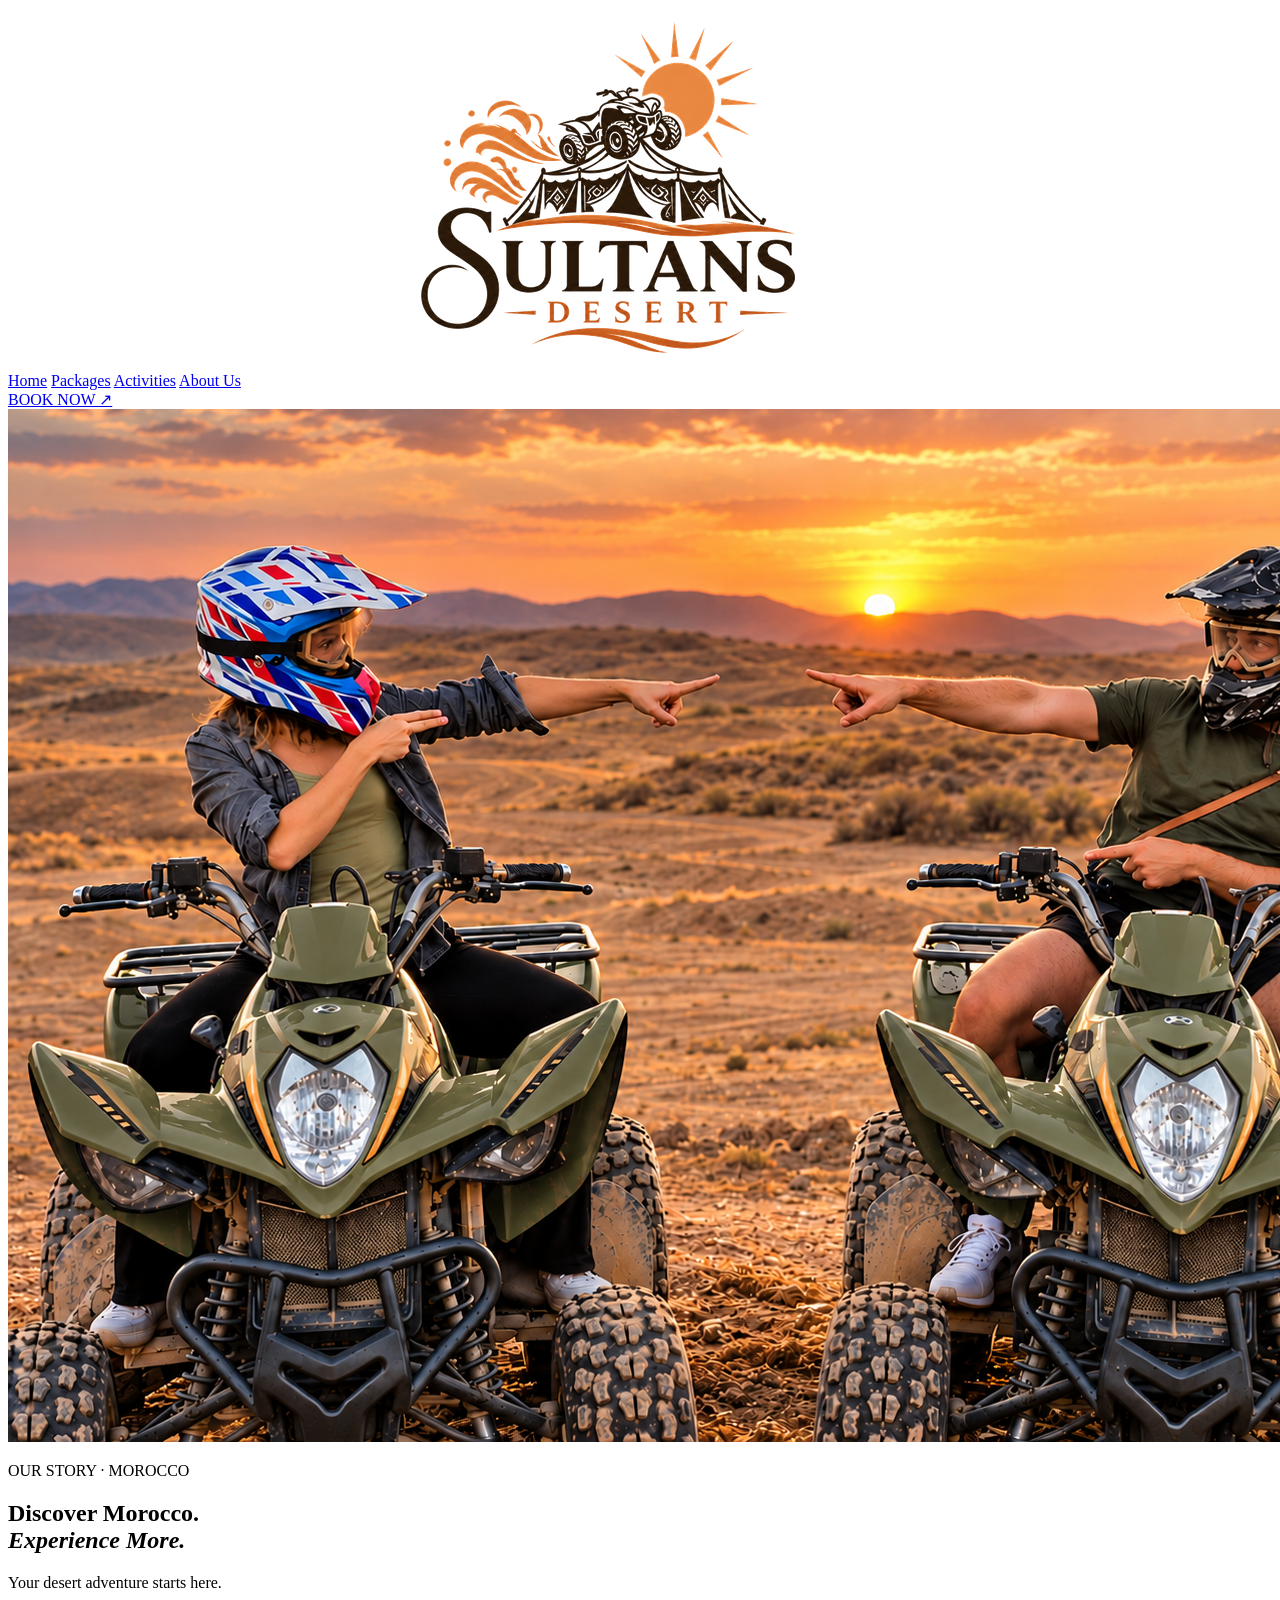
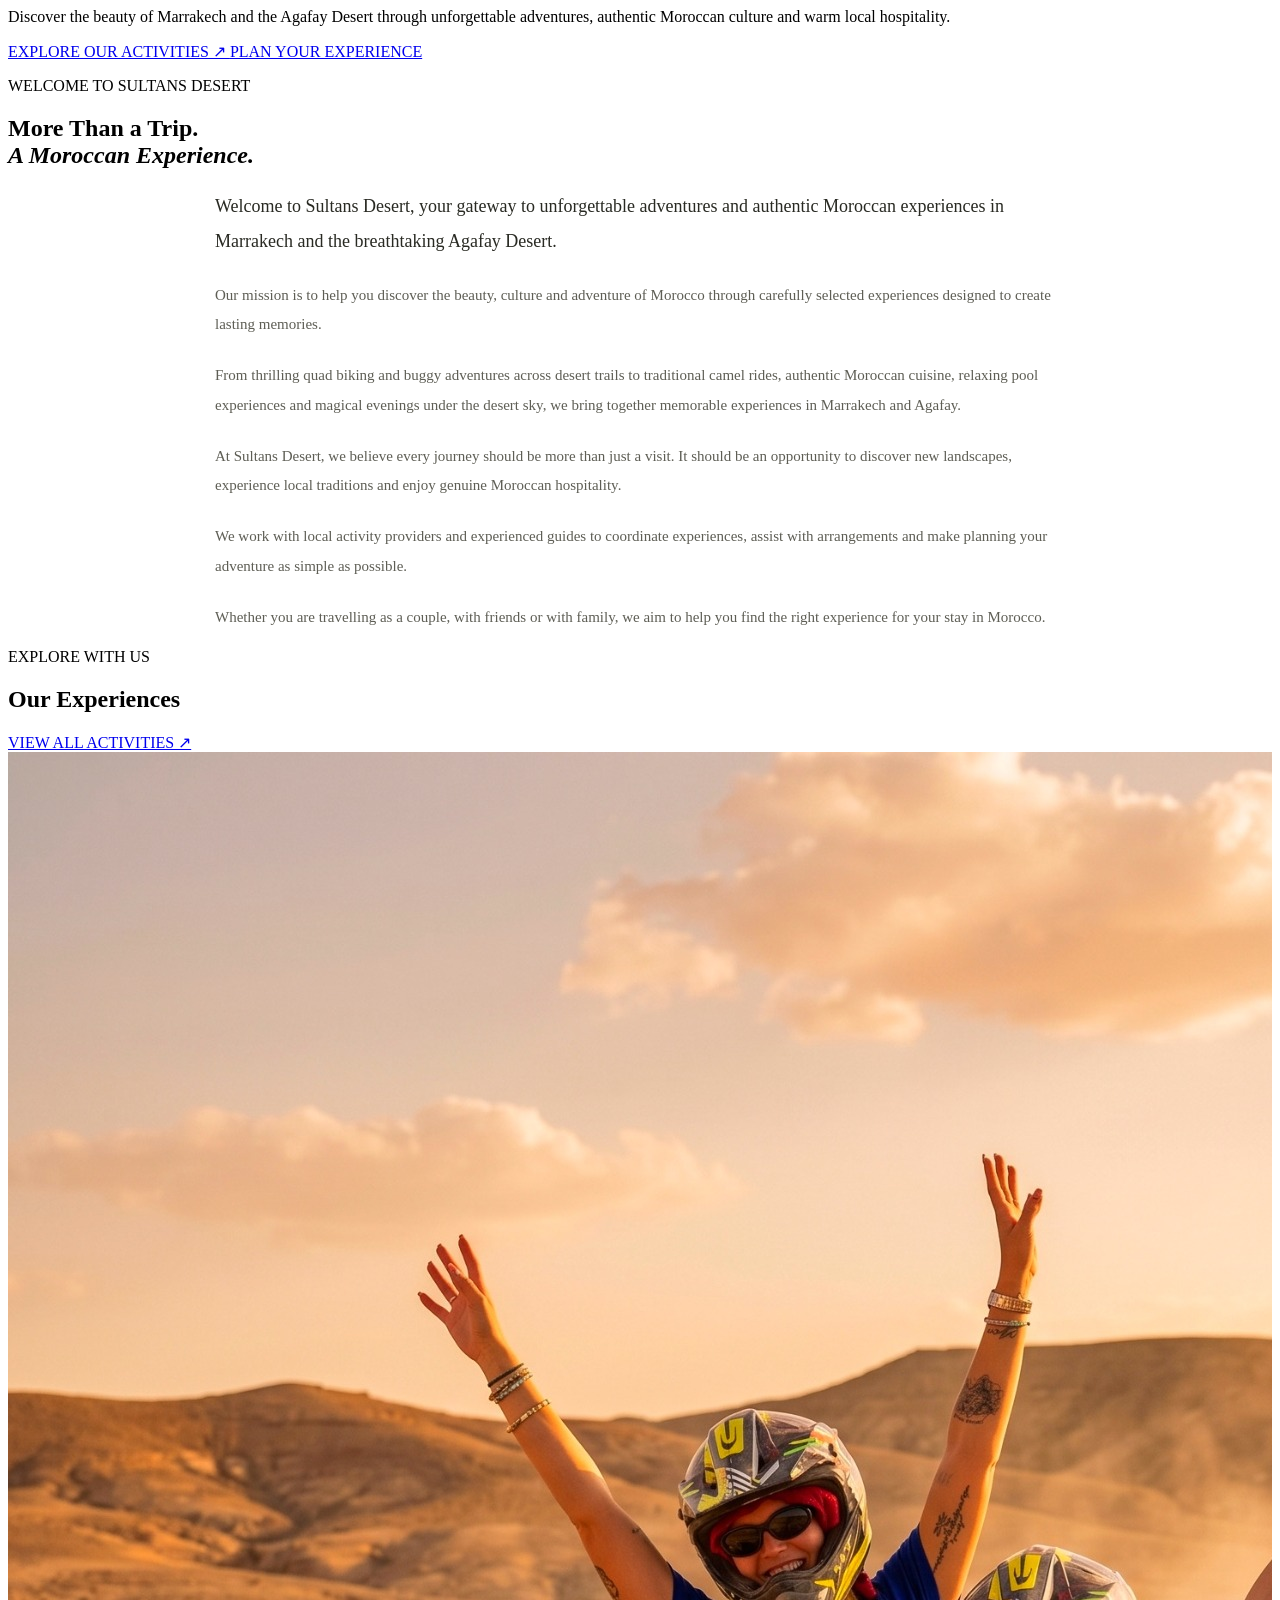
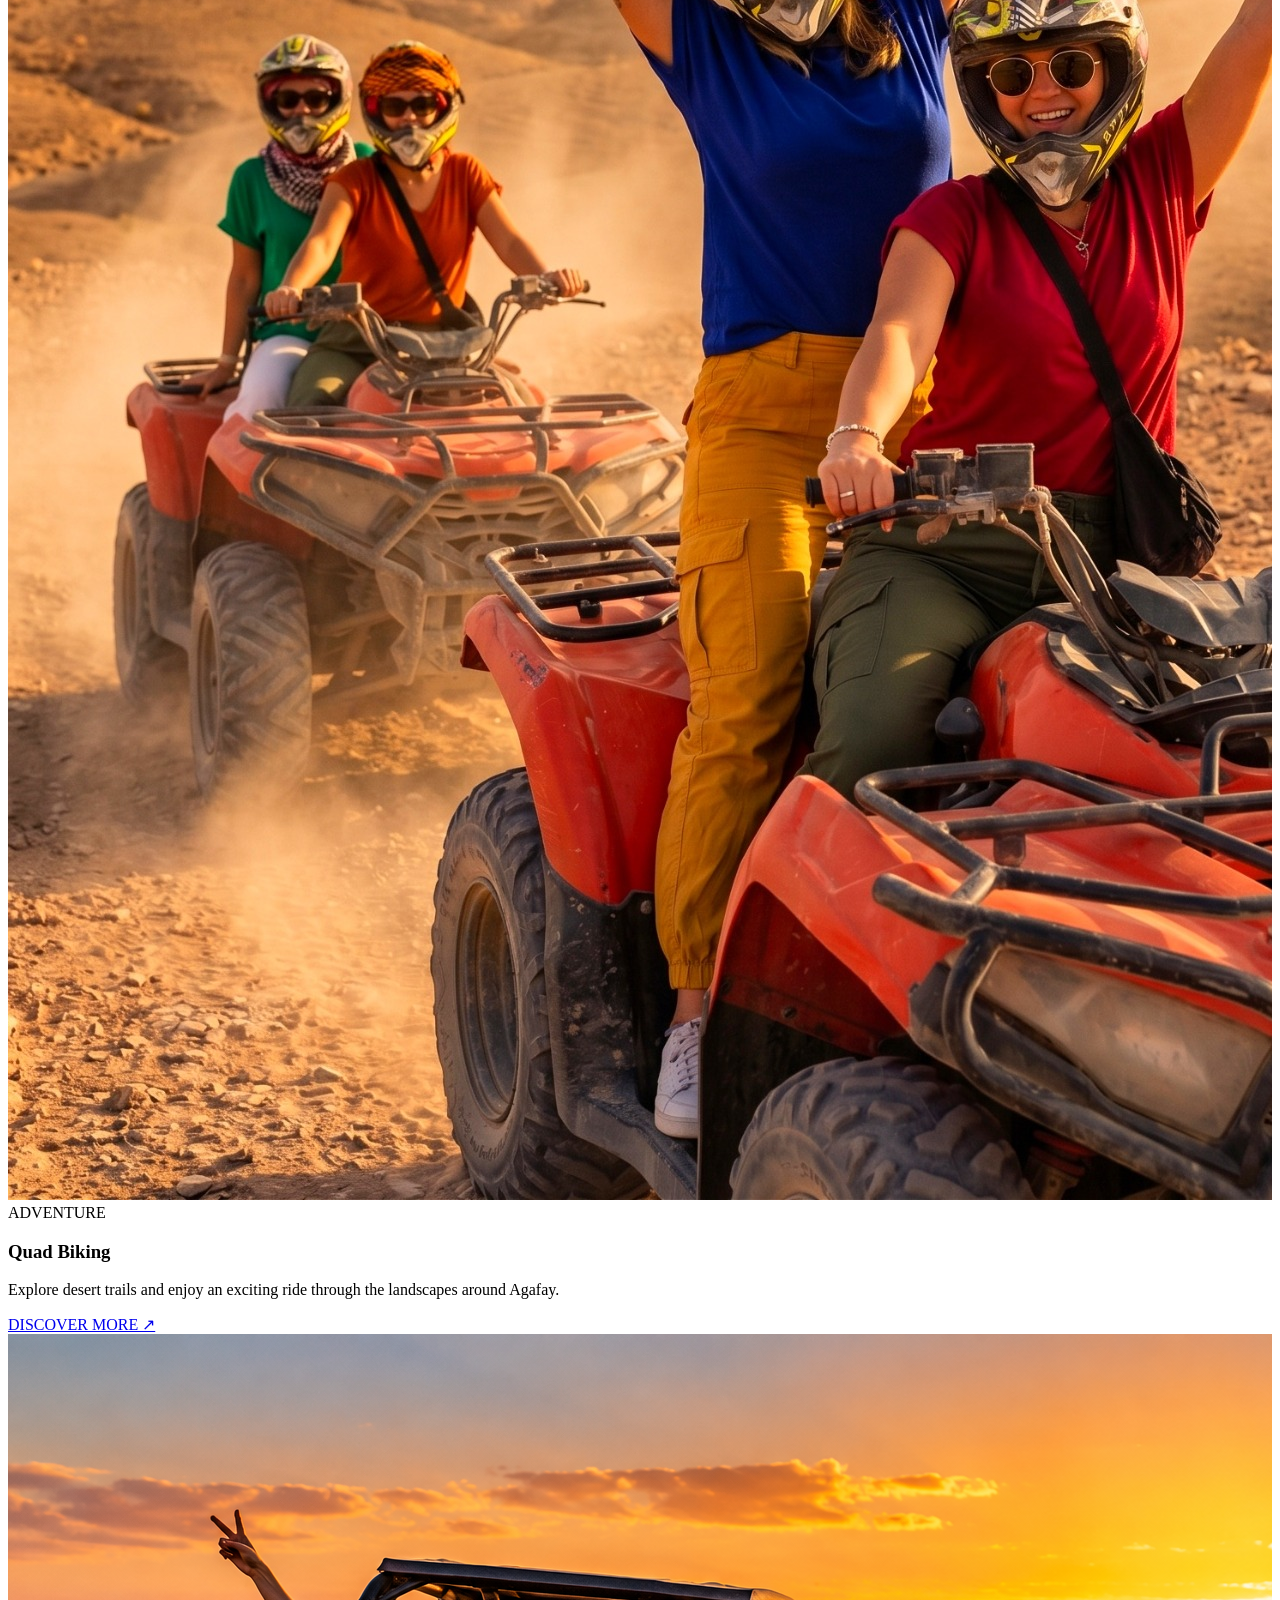
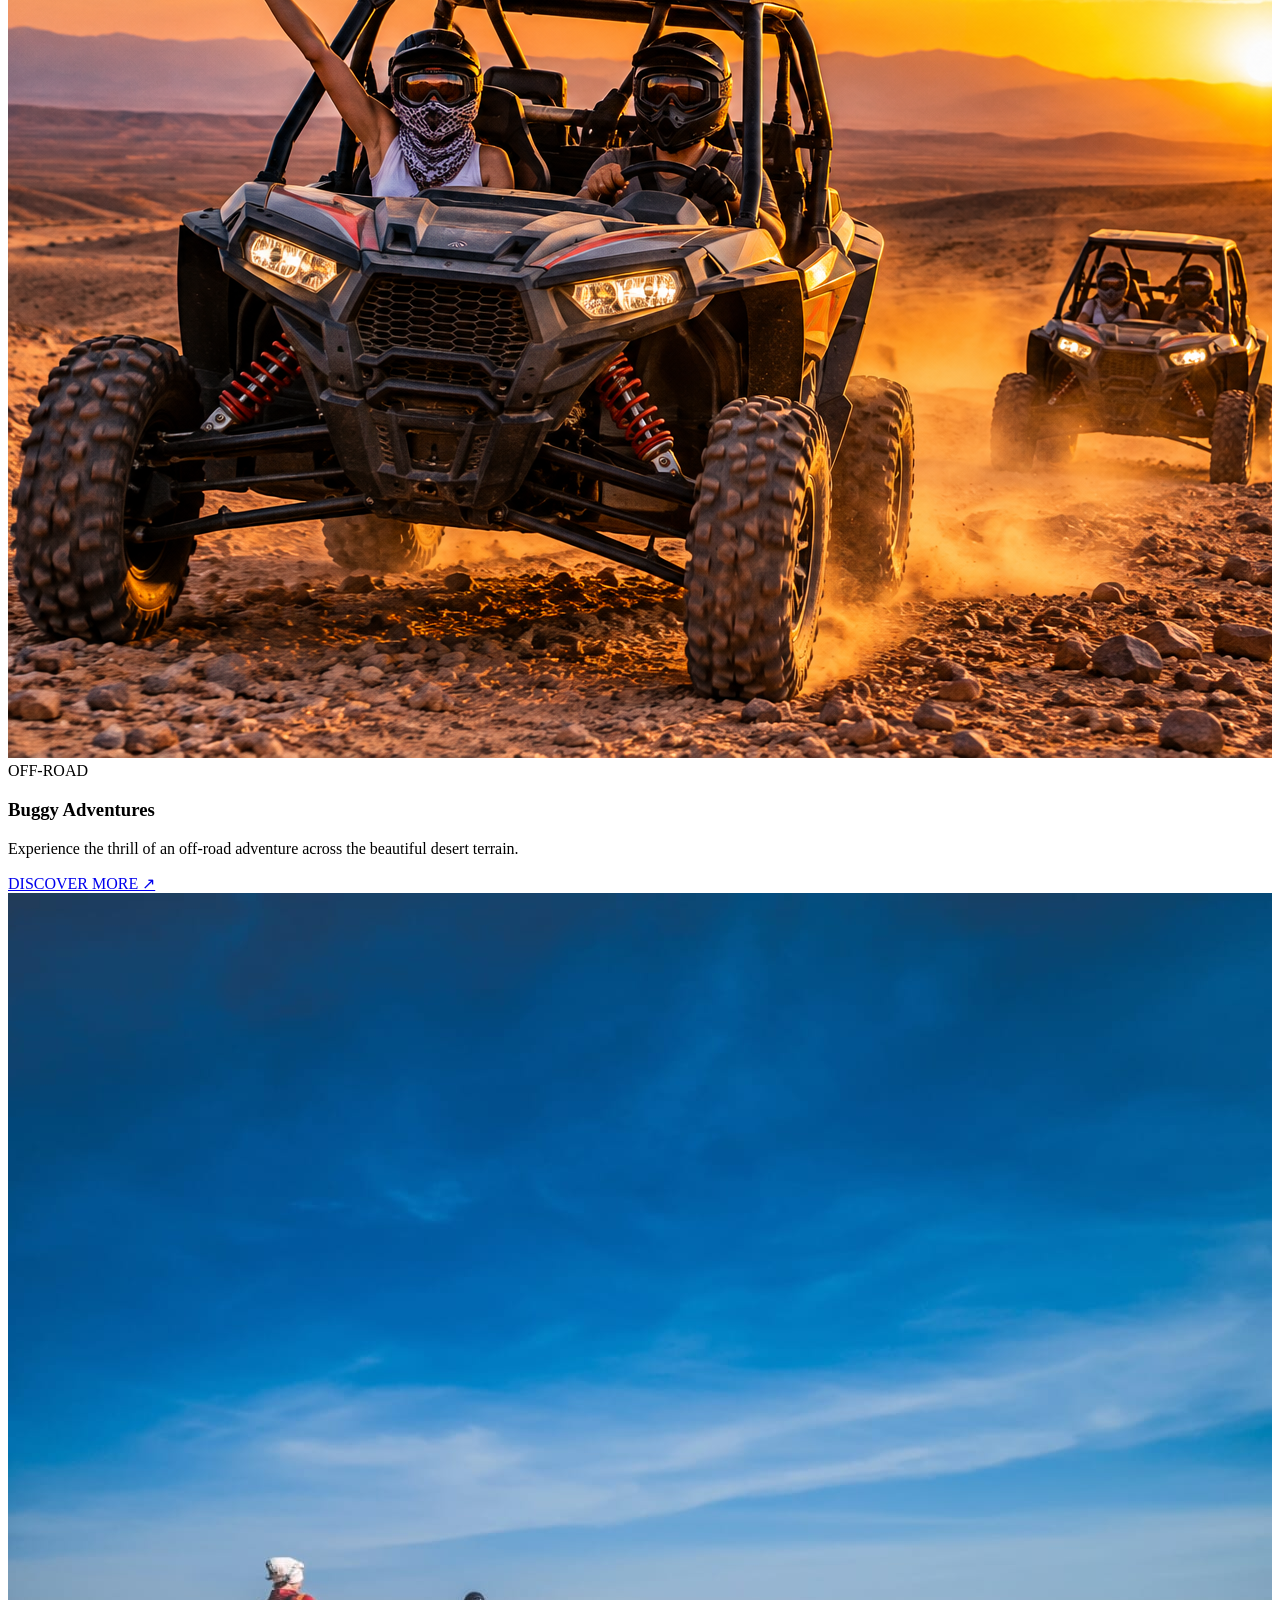
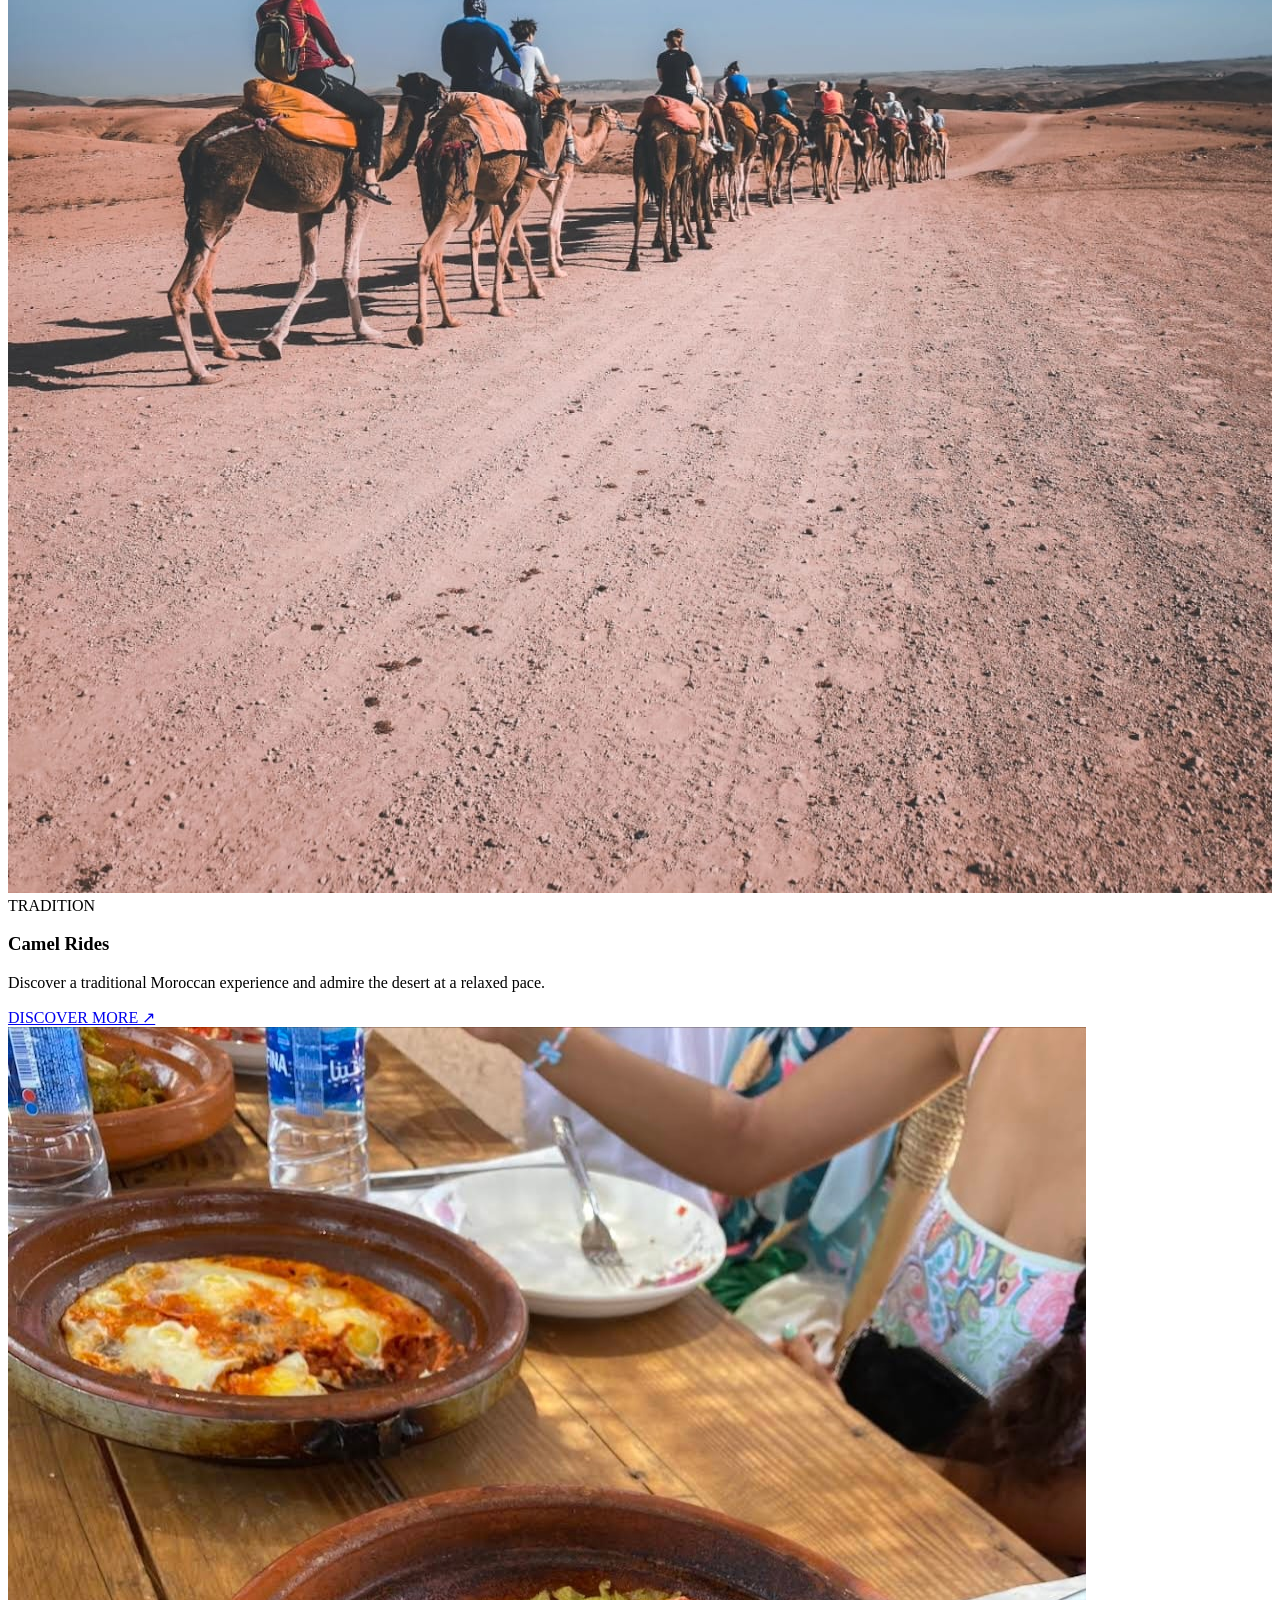
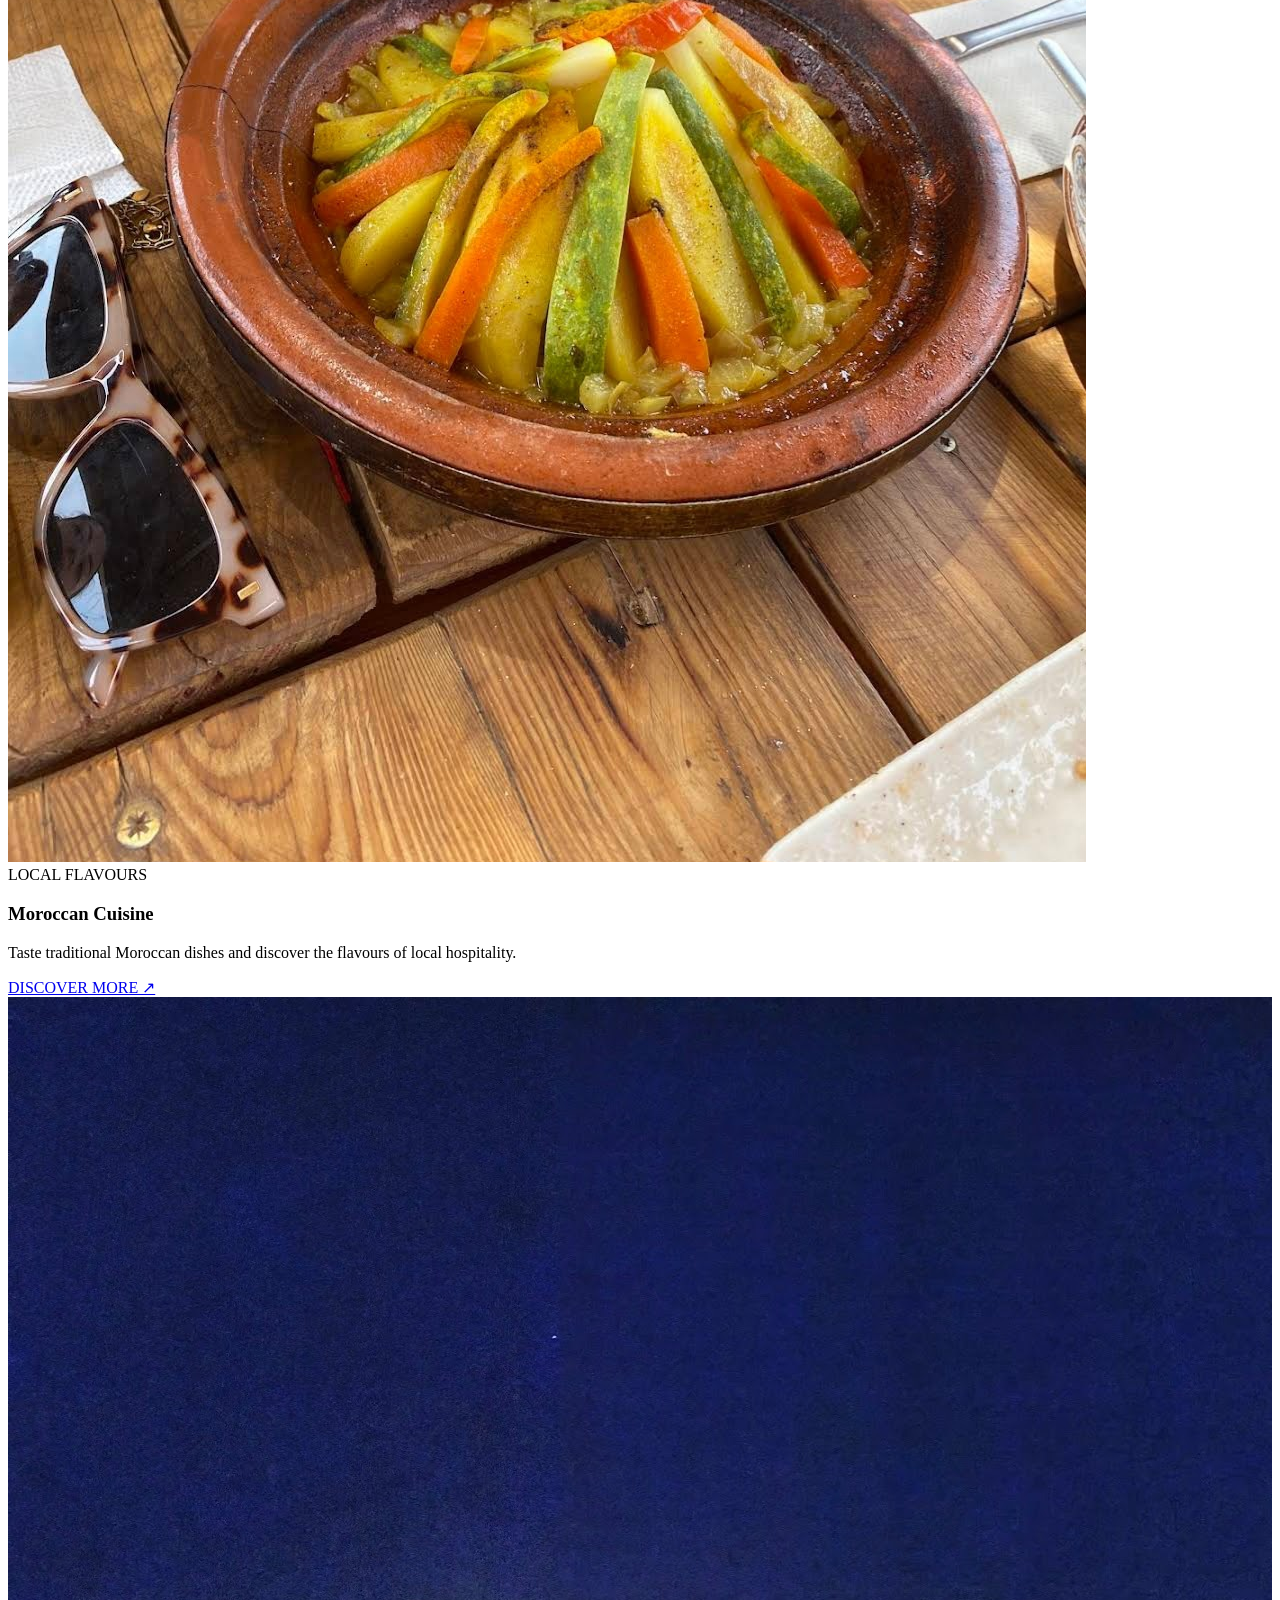
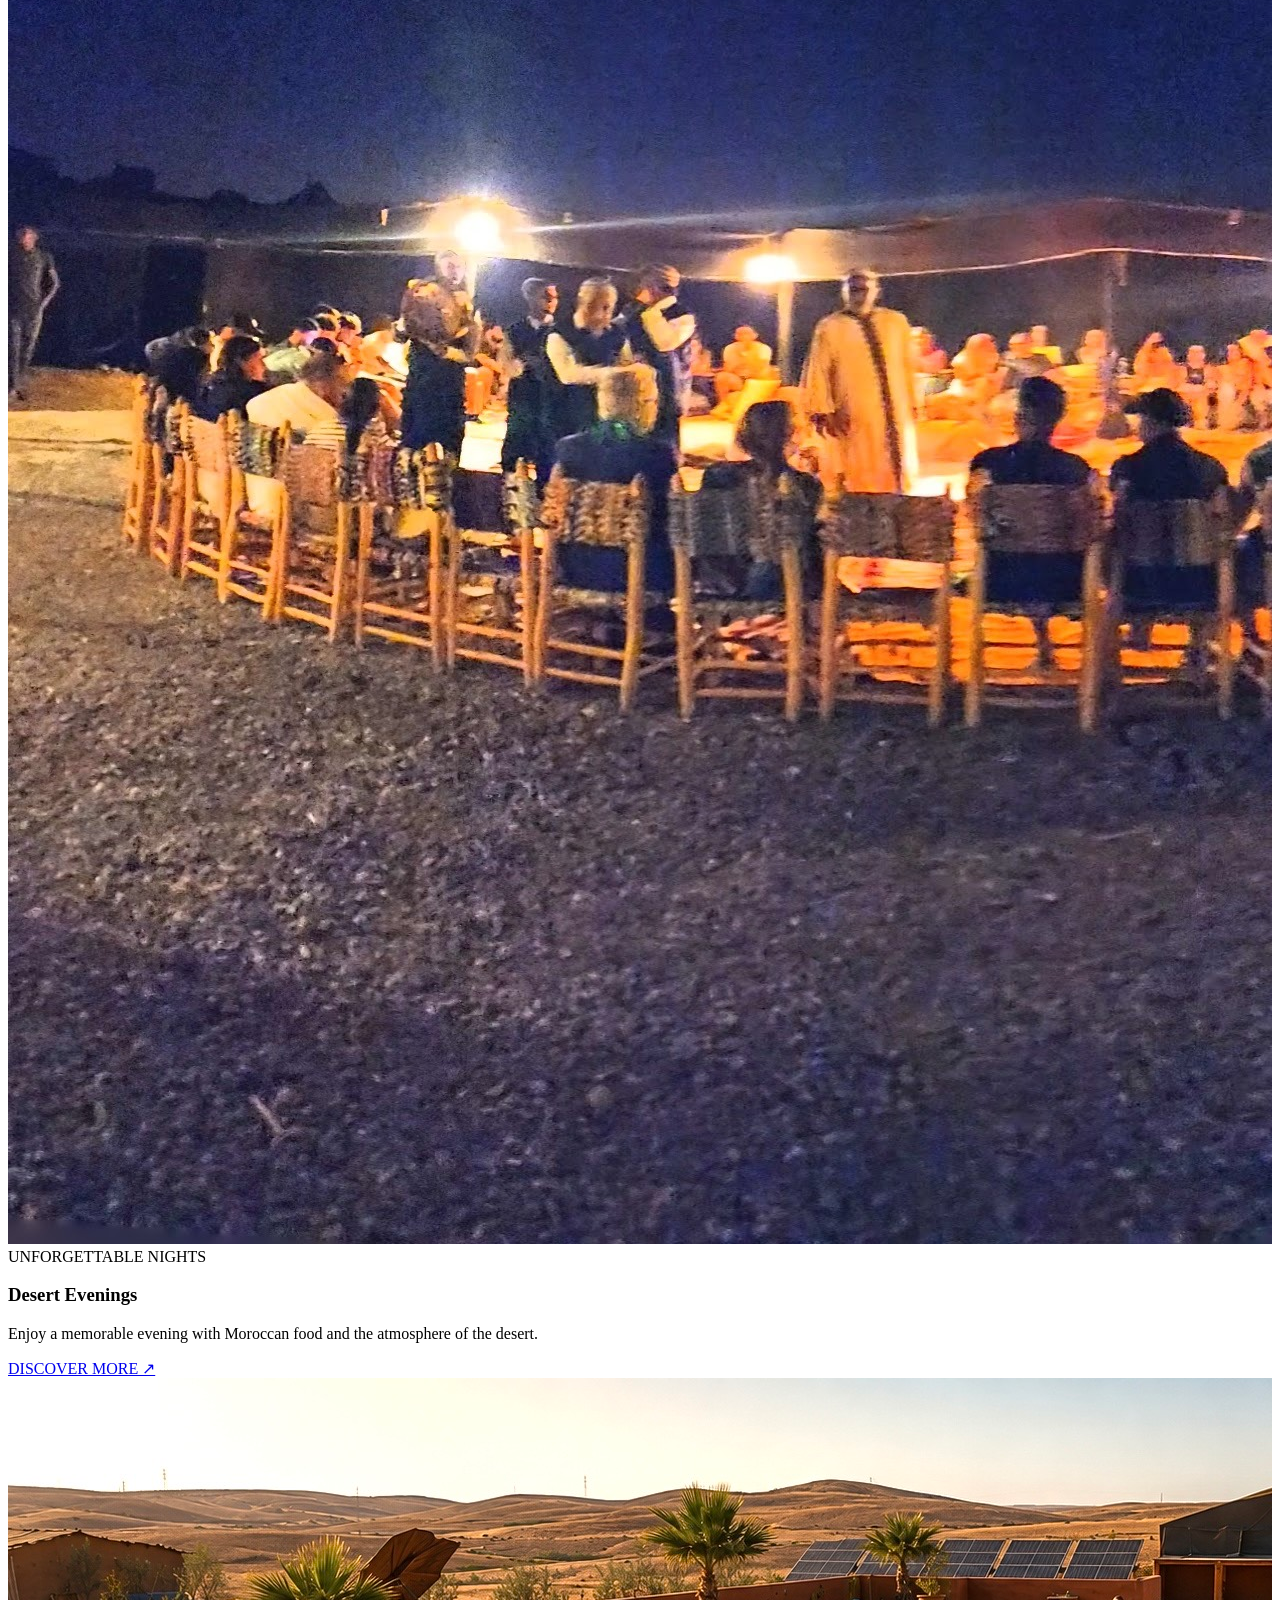
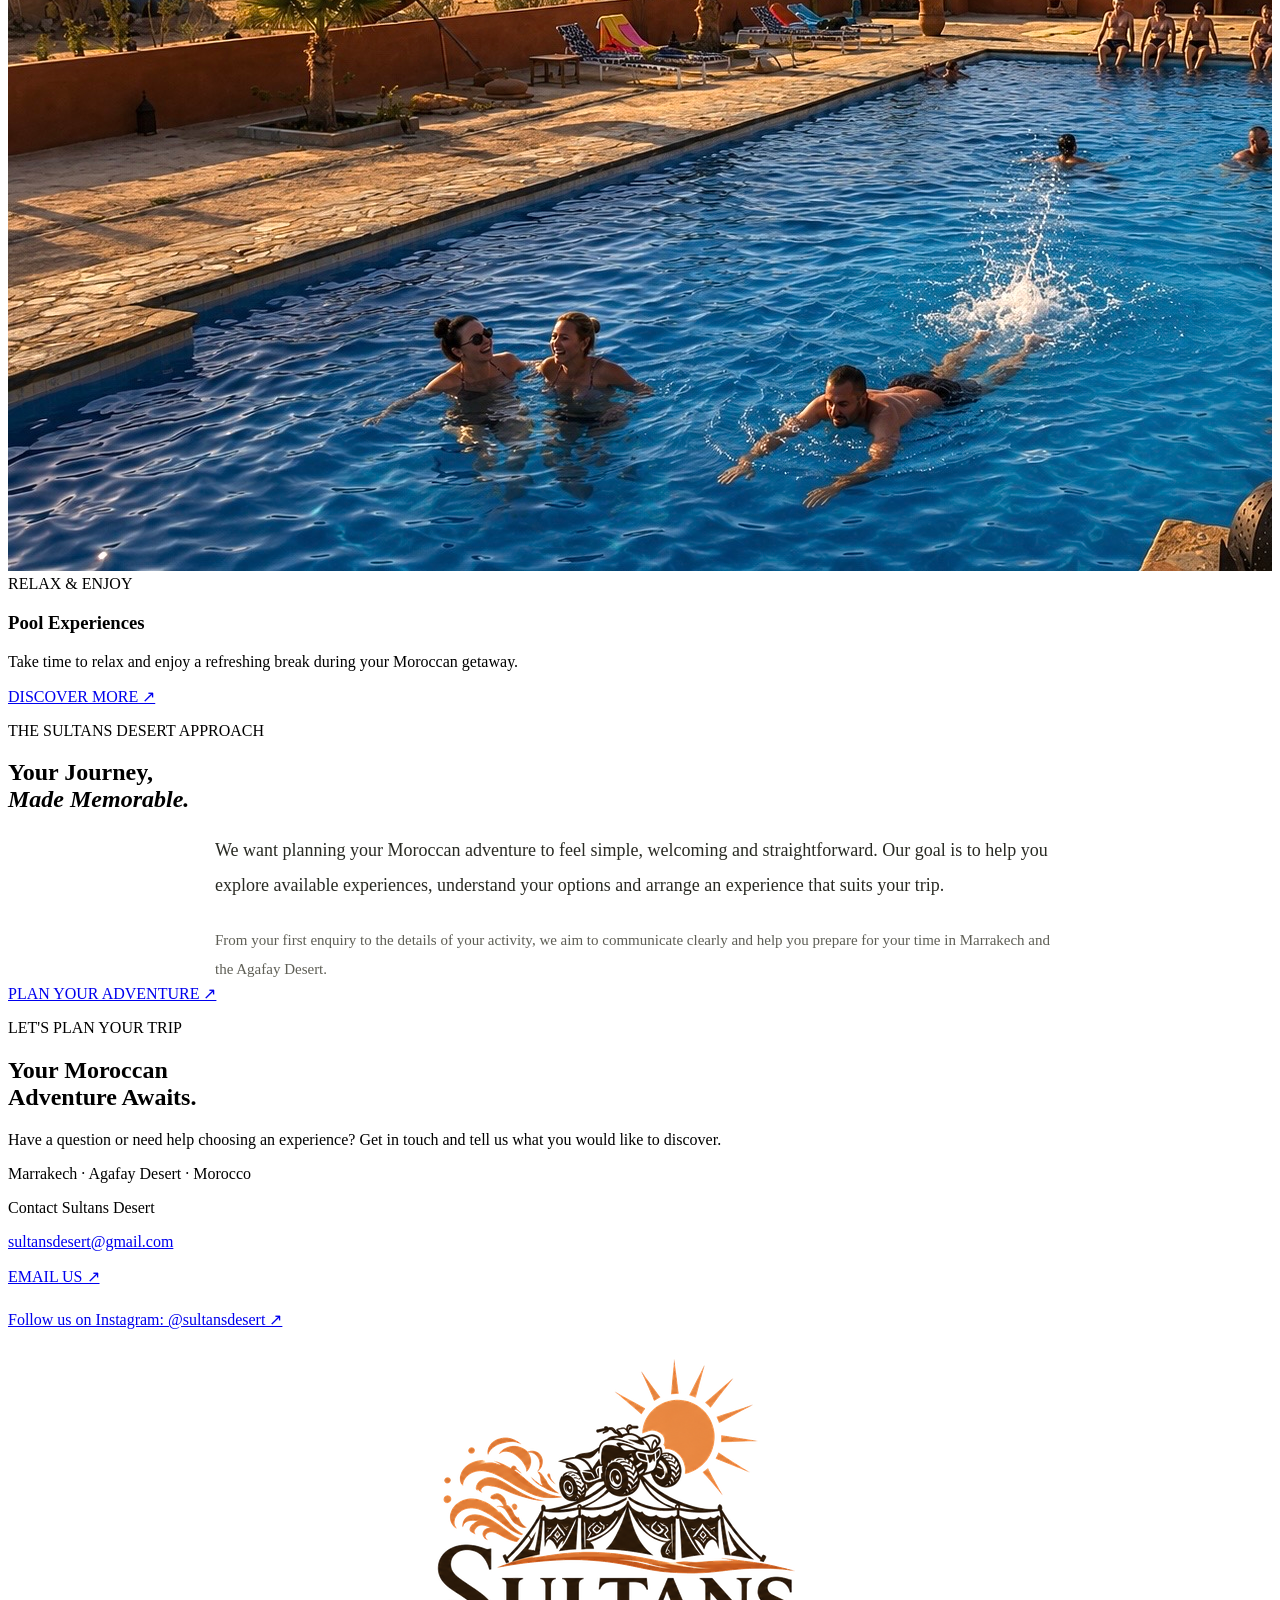
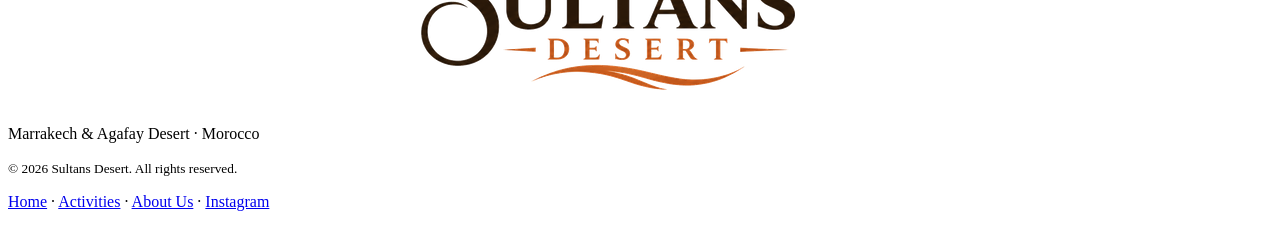
==== about.html @ 10f3d8cc "Create About Us page with HTML structure Added a complete HTML structure for the About Us page, incl" ====
<!DOCTYPE html>
<html lang="en">
<head>
  <meta charset="UTF-8">
  <meta name="viewport" content="width=device-width, initial-scale=1.0">
  <meta name="description" content="Discover Sultans Desert, your gateway to unforgettable adventures and authentic Moroccan experiences in Marrakech and the Agafay Desert.">
  <meta name="theme-color" content="#f8f6f0">
  <title>About Us | Sultans Desert Morocco</title>

  <link rel="icon" href="./favicon-32.png" type="image/png">
  <link rel="stylesheet" href="./styles.css">
</head>

<body>

  <!-- HEADER -->
  <header class="top">
    <a class="brand" href="./index.html" aria-label="Sultans Desert home">
      <img
        class="brand-logo"
        src="./logo-header.png"
        alt="Sultans Desert Morocco"
        onerror="this.onerror=null;this.src='./logo.png';"
      >
    </a>

    <nav aria-label="Main navigation">
      <a href="./index.html">Home</a>
      <a href="./index.html#packs">Packages</a>
      <a href="./index.html#activities">Activities</a>
      <a href="./about.html" aria-current="page">About Us</a>
    </nav>

    <a class="smallbook" href="./index.html#booking">BOOK NOW ↗</a>
  </header>

  <main>

    <!-- HERO -->
    <section class="hero">
      <img
        class="hero-photo"
        src="./quad-hero.png"
        alt="Adventure in the Agafay Desert near Marrakech"
        onerror="this.onerror=null;this.src='./agafay-cover.png';"
      >

      <div class="shade"></div>

      <div class="hero-copy">
        <p class="eyebrow">OUR STORY · MOROCCO</p>

        <h1>Discover Morocco.<br><i>Experience More.</i></h1>

        <p class="hero-tagline">
          Your desert adventure starts here.
        </p>

        <p>
          Discover the beauty of Marrakech and the Agafay Desert
          through unforgettable adventures, authentic Moroccan
          culture and warm local hospitality.
        </p>

        <div class="hero-actions">
          <a class="button gold" href="./index.html#activities">
            EXPLORE OUR ACTIVITIES ↗
          </a>
          <a class="button outline" href="./index.html#booking">
            PLAN YOUR EXPERIENCE
          </a>
        </div>
      </div>
    </section>

    <!-- OUR STORY -->
    <section class="intro">
      <p class="eyebrow">WELCOME TO SULTANS DESERT</p>

      <h2>More Than a Trip.<br><i>A Moroccan Experience.</i></h2>

      <div class="about-text">
        <p>
          Welcome to Sultans Desert, your gateway to unforgettable
          adventures and authentic Moroccan experiences in Marrakech
          and the breathtaking Agafay Desert.
        </p>

        <p>
          Our mission is to help you discover the beauty, culture and
          adventure of Morocco through carefully selected experiences
          designed to create lasting memories.
        </p>

        <p>
          From thrilling quad biking and buggy adventures across desert
          trails to traditional camel rides, authentic Moroccan cuisine,
          relaxing pool experiences and magical evenings under the
          desert sky, we bring together memorable experiences in
          Marrakech and Agafay.
        </p>

        <p>
          At Sultans Desert, we believe every journey should be more
          than just a visit. It should be an opportunity to discover
          new landscapes, experience local traditions and enjoy
          genuine Moroccan hospitality.
        </p>

        <p>
          We work with local activity providers and experienced guides
          to coordinate experiences, assist with arrangements and make
          planning your adventure as simple as possible.
        </p>

        <p>
          Whether you are travelling as a couple, with friends or with
          family, we aim to help you find the right experience for your
          stay in Morocco.
        </p>
      </div>
    </section>

    <!-- OUR EXPERIENCES -->
    <section class="listing standalone">
      <div class="section-head">
        <div>
          <p class="eyebrow">EXPLORE WITH US</p>
          <h2>Our Experiences</h2>
        </div>

        <a class="button gold" href="./index.html#activities">
          VIEW ALL ACTIVITIES ↗
        </a>
      </div>

      <div class="cards">

        <article class="card">
          <img src="./quad-ride.jpeg"
               alt="Quad biking adventure in the desert"
               loading="lazy">
          <div class="card-content">
            <span class="tag">ADVENTURE</span>
            <h3>Quad Biking</h3>
            <p>
              Explore desert trails and enjoy an exciting ride
              through the landscapes around Agafay.
            </p>
            <a class="button dark" href="./index.html#activities">
              DISCOVER MORE ↗
            </a>
          </div>
        </article>

        <article class="card">
          <img src="./buggy-new.png"
               alt="Buggy adventure in Morocco"
               loading="lazy">
          <div class="card-content">
            <span class="tag">OFF-ROAD</span>
            <h3>Buggy Adventures</h3>
            <p>
              Experience the thrill of an off-road adventure
              across the beautiful desert terrain.
            </p>
            <a class="button dark" href="./index.html#activities">
              DISCOVER MORE ↗
            </a>
          </div>
        </article>

        <article class="card">
          <img src="./camel-ride.jpg"
               alt="Traditional camel ride in Morocco"
               loading="lazy">
          <div class="card-content">
            <span class="tag">TRADITION</span>
            <h3>Camel Rides</h3>
            <p>
              Discover a traditional Moroccan experience
              and admire the desert at a relaxed pace.
            </p>
            <a class="button dark" href="./index.html#activities">
              DISCOVER MORE ↗
            </a>
          </div>
        </article>

        <article class="card">
          <img src="./moroccan-lunch.jpg"
               alt="Traditional Moroccan food"
               loading="lazy">
          <div class="card-content">
            <span class="tag">LOCAL FLAVOURS</span>
            <h3>Moroccan Cuisine</h3>
            <p>
              Taste traditional Moroccan dishes and discover
              the flavours of local hospitality.
            </p>
            <a class="button dark" href="./index.html#activities">
              DISCOVER MORE ↗
            </a>
          </div>
        </article>

        <article class="card">
          <img src="./desert-evening.jpg"
               alt="Evening atmosphere in the Agafay Desert"
               loading="lazy">
          <div class="card-content">
            <span class="tag">UNFORGETTABLE NIGHTS</span>
            <h3>Desert Evenings</h3>
            <p>
              Enjoy a memorable evening with Moroccan food
              and the atmosphere of the desert.
            </p>
            <a class="button dark" href="./index.html#activities">
              DISCOVER MORE ↗
            </a>
          </div>
        </article>

        <article class="card">
          <img src="./desert-pool.jpg"
               alt="Swimming pool experience near the desert"
               loading="lazy">
          <div class="card-content">
            <span class="tag">RELAX & ENJOY</span>
            <h3>Pool Experiences</h3>
            <p>
              Take time to relax and enjoy a refreshing break
              during your Moroccan getaway.
            </p>
            <a class="button dark" href="./index.html#activities">
              DISCOVER MORE ↗
            </a>
          </div>
        </article>

      </div>
    </section>

    <!-- WHY CHOOSE US -->
    <section class="intro">
      <p class="eyebrow">THE SULTANS DESERT APPROACH</p>
      <h2>Your Journey,<br><i>Made Memorable.</i></h2>

      <div class="about-text">
        <p>
          We want planning your Moroccan adventure to feel simple,
          welcoming and straightforward. Our goal is to help you
          explore available experiences, understand your options
          and arrange an experience that suits your trip.
        </p>

        <p>
          From your first enquiry to the details of your activity,
          we aim to communicate clearly and help you prepare for
          your time in Marrakech and the Agafay Desert.
        </p>
      </div>

      <div class="hero-actions" style="justify-content:center">
        <a class="button gold" href="./index.html#booking">
          PLAN YOUR ADVENTURE ↗
        </a>
      </div>
    </section>

    <!-- CONTACT -->
    <section class="booking" id="contact">
      <div class="booking-copy">
        <p class="eyebrow">LET'S PLAN YOUR TRIP</p>
        <h2>Your Moroccan<br>Adventure Awaits.</h2>

        <p>
          Have a question or need help choosing an experience?
          Get in touch and tell us what you would like to discover.
        </p>

        <p class="free">
          Marrakech · Agafay Desert · Morocco
        </p>
      </div>

      <div>
        <p>Contact Sultans Desert</p>

        <p class="contact-email">
          <a href="mailto:sultansdesert@gmail.com">
            sultansdesert@gmail.com
          </a>
        </p>

        <a
          class="button gold"
          href="mailto:sultansdesert@gmail.com?subject=Sultans%20Desert%20Enquiry"
        >
          EMAIL US ↗
        </a>

        <p style="margin-top:24px">
          <a
            href="https://www.instagram.com/sultansdesert/"
            target="_blank"
            rel="noopener noreferrer"
          >
            Follow us on Instagram: @sultansdesert ↗
          </a>
        </p>
      </div>
    </section>

  </main>

  <!-- FOOTER -->
  <footer>
    <a class="brand footer-brand" href="./index.html">
      <img
        class="brand-logo"
        src="./logo-header.png"
        alt="Sultans Desert"
        onerror="this.onerror=null;this.src='./logo.png';"
      >
    </a>

    <p>Marrakech & Agafay Desert · Morocco</p>

    <small>
      © <span id="year"></span> Sultans Desert. All rights reserved.
    </small>

    <p>
      <a href="./index.html">Home</a> ·
      <a href="./index.html#activities">Activities</a> ·
      <a href="./about.html">About Us</a> ·
      <a href="https://www.instagram.com/sultansdesert/"
         target="_blank"
         rel="noopener noreferrer">Instagram</a>
    </p>
  </footer>

  <script>
    document.getElementById("year").textContent =
      new Date().getFullYear();
  </script>

</body>
</html>
---- styles.css ----
/* Sultans Desert - About Us page additions */
.about-text{
  max-width:850px;
  margin:0 auto;
  font-size:15px;
  line-height:1.95;
  color:#5e5e55;
}

.about-text p{
  margin:0 0 22px;
}

.about-text p:first-child{
  font-size:18px;
  color:#292a23;
}

.about-text p:last-child{
  margin-bottom:0;
}

.top nav a{
  transition:color .2s ease;
}

.top nav a:hover,
footer a:hover{
  color:var(--gold);
}

.card{
  overflow:hidden;
}

.card>img{
  transition:transform .35s ease;
}

.card:hover>img{
  transform:scale(1.025);
}

#packs,
#activities,
#booking{
  scroll-margin-top:95px;
}

@media(max-width:600px){
  .about-text{
    font-size:14px;
    line-height:1.85;
  }

  .about-text p:first-child{
    font-size:16px;
  }
}
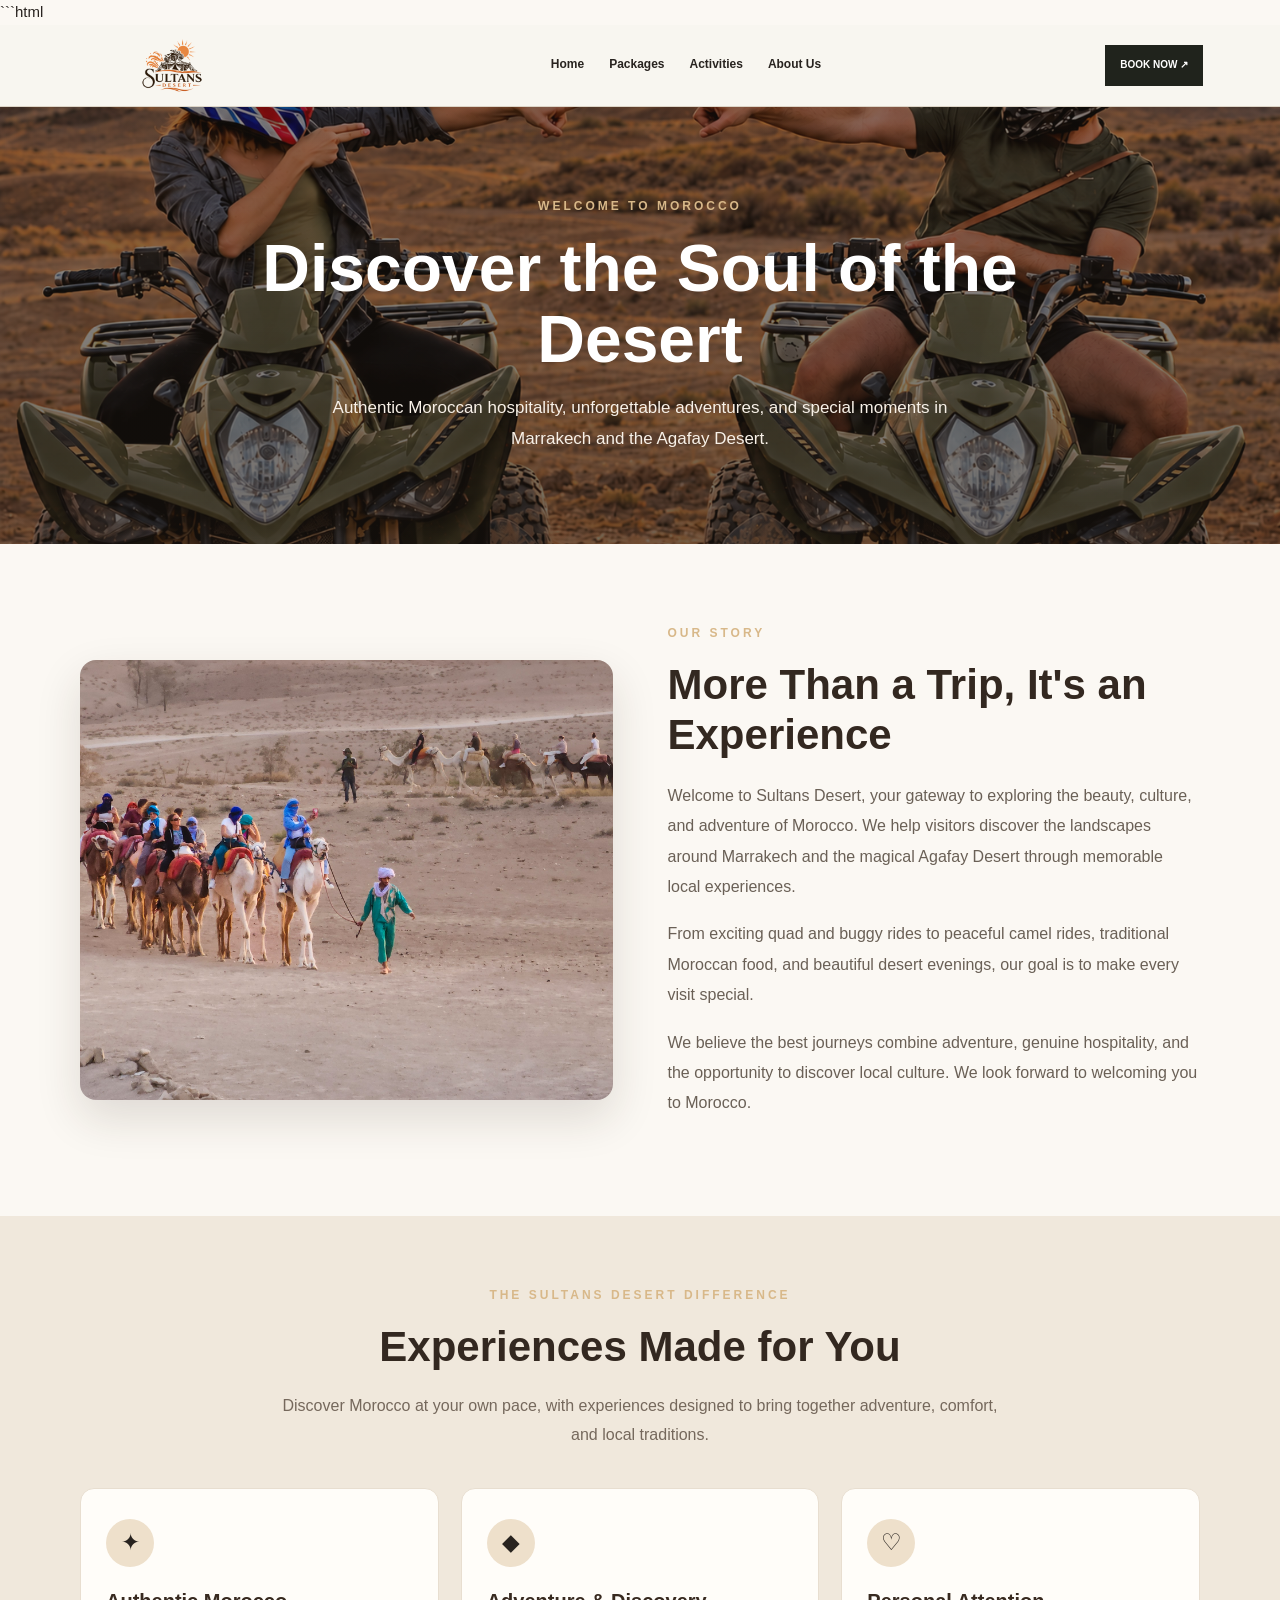
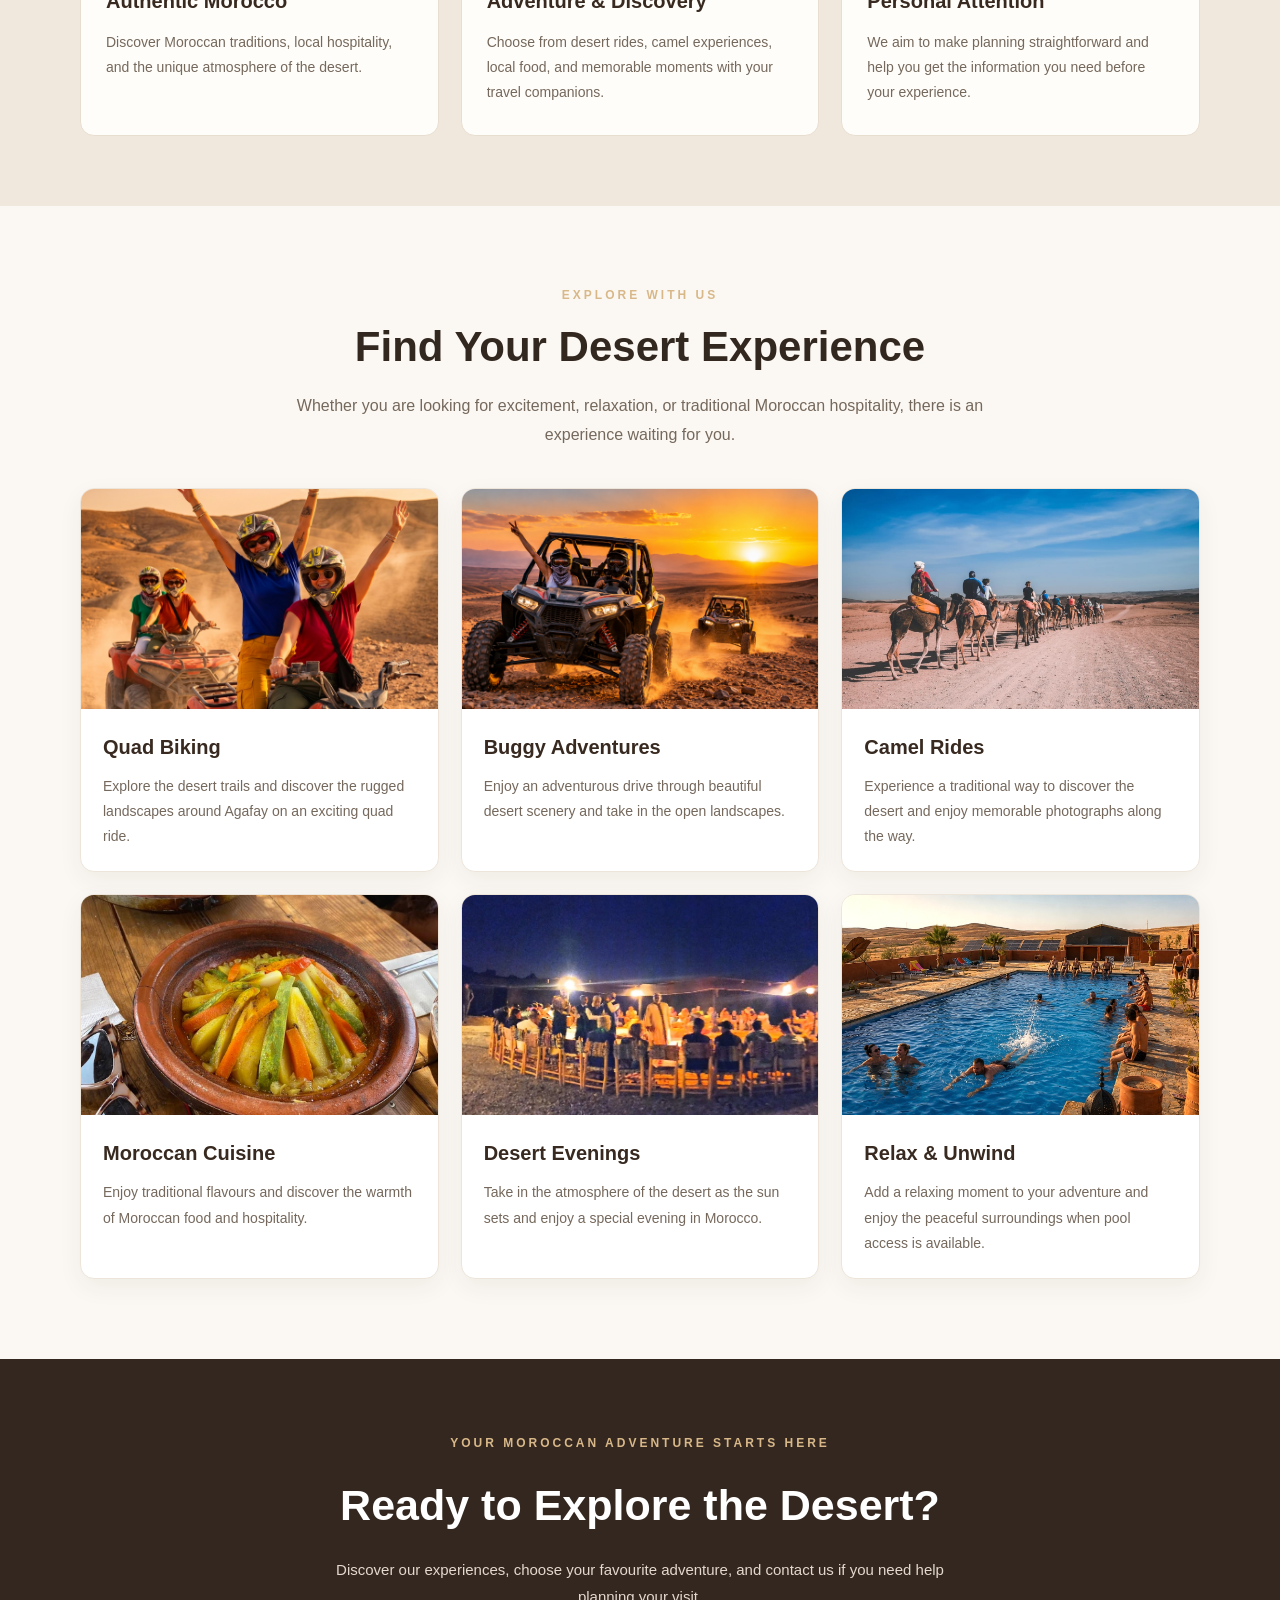
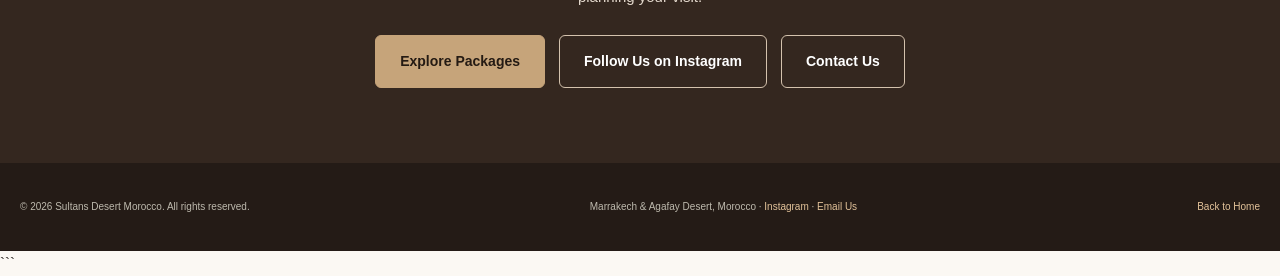
==== commit 79e76b0b: "Revamp about.html with new layout and content Updated the about page with new content, styles, and s" ====
--- a/about.html
+++ b/about.html
@@ -1,20 +1,329 @@
-
+```html
 <!DOCTYPE html>
 <html lang="en">
 <head>
   <meta charset="UTF-8">
   <meta name="viewport" content="width=device-width, initial-scale=1.0">
+
   <meta name="description" content="Discover Sultans Desert, your gateway to unforgettable adventures and authentic Moroccan experiences in Marrakech and the Agafay Desert.">
-  <meta name="theme-color" content="#f8f6f0">
+
+  <meta name="theme-color" content="#8f6f60">
+
   <title>About Us | Sultans Desert Morocco</title>
 
   <link rel="icon" href="./favicon-32.png" type="image/png">
-  <link rel="stylesheet" href="./styles.css">
+  <link rel="stylesheet" href="./styles.css?v=2">
+
+  <style>
+    /* About page only — keeps the homepage unchanged */
+    .about-page {
+      color: #28231f;
+      background: #fbf8f3;
+    }
+
+    .about-page .about-hero {
+      min-height: 420px;
+      padding: 90px 24px;
+      display: flex;
+      align-items: center;
+      justify-content: center;
+      text-align: center;
+      color: #fff;
+      background:
+        linear-gradient(rgba(28, 22, 17, .48), rgba(28, 22, 17, .62)),
+        url("./quad-hero.png") center 55% / cover no-repeat;
+    }
+
+    .about-page .about-hero-content {
+      max-width: 820px;
+      margin: auto;
+    }
+
+    .about-page .eyebrow {
+      display: inline-block;
+      margin-bottom: 16px;
+      color: #d8b889;
+      font-size: 12px;
+      font-weight: 700;
+      letter-spacing: 3px;
+      text-transform: uppercase;
+    }
+
+    .about-page .about-hero h1 {
+      margin: 0 0 18px;
+      font-size: clamp(38px, 6vw, 66px);
+      line-height: 1.08;
+      color: #fff;
+    }
+
+    .about-page .about-hero p {
+      max-width: 650px;
+      margin: auto;
+      font-size: 17px;
+      line-height: 1.8;
+      color: #f8f1e8;
+    }
+
+    .about-page .about-container {
+      width: min(1120px, calc(100% - 40px));
+      margin: auto;
+    }
+
+    .about-page .about-intro {
+      padding: 80px 0;
+    }
+
+    .about-page .about-intro-grid {
+      display: grid;
+      grid-template-columns: 1fr 1fr;
+      gap: 55px;
+      align-items: center;
+    }
+
+    .about-page .about-photo {
+      width: 100%;
+      height: 440px;
+      display: block;
+      object-fit: cover;
+      border-radius: 16px;
+      box-shadow: 0 18px 45px rgba(48, 35, 23, .14);
+    }
+
+    .about-page .about-copy h2,
+    .about-page .section-heading h2 {
+      margin: 0 0 20px;
+      font-size: clamp(29px, 4vw, 42px);
+      line-height: 1.2;
+      color: #332820;
+    }
+
+    .about-page .about-copy p {
+      margin: 0 0 17px;
+      font-size: 16px;
+      line-height: 1.9;
+      color: #6a6056;
+    }
+
+    .about-page .about-values {
+      padding: 70px 0;
+      background: #f0e8dc;
+    }
+
+    .about-page .section-heading {
+      max-width: 720px;
+      margin: 0 auto 38px;
+      text-align: center;
+    }
+
+    .about-page .section-heading p {
+      margin: 0;
+      color: #75685c;
+      font-size: 16px;
+      line-height: 1.8;
+    }
+
+    .about-page .values-grid {
+      display: grid;
+      grid-template-columns: repeat(3, 1fr);
+      gap: 22px;
+    }
+
+    .about-page .value-card {
+      padding: 30px 25px;
+      background: #fffdf9;
+      border: 1px solid #e8ded0;
+      border-radius: 14px;
+    }
+
+    .about-page .value-icon {
+      width: 48px;
+      height: 48px;
+      margin-bottom: 18px;
+      display: grid;
+      place-items: center;
+      background: #eee0cb;
+      border-radius: 50%;
+      font-size: 23px;
+    }
+
+    .about-page .value-card h3 {
+      margin: 0 0 12px;
+      color: #382a20;
+      font-size: 20px;
+    }
+
+    .about-page .value-card p {
+      margin: 0;
+      color: #75685c;
+      font-size: 14px;
+      line-height: 1.8;
+    }
+
+    .about-page .about-activities {
+      padding: 80px 0;
+    }
+
+    .about-page .activities-grid {
+      display: grid;
+      grid-template-columns: repeat(3, 1fr);
+      gap: 22px;
+    }
+
+    .about-page .activity-card {
+      overflow: hidden;
+      background: #fff;
+      border: 1px solid #eee5da;
+      border-radius: 14px;
+      box-shadow: 0 8px 24px rgba(48, 35, 23, .06);
+      transition: transform .2s ease, box-shadow .2s ease;
+    }
+
+    .about-page .activity-card:hover {
+      transform: translateY(-4px);
+      box-shadow: 0 14px 32px rgba(48, 35, 23, .12);
+    }
+
+    .about-page .activity-card img {
+      width: 100%;
+      height: 220px;
+      display: block;
+      object-fit: cover;
+    }
+
+    .about-page .activity-card-content {
+      padding: 22px;
+    }
+
+    .about-page .activity-card h3 {
+      margin: 0 0 10px;
+      font-size: 20px;
+      color: #382a20;
+    }
+
+    .about-page .activity-card p {
+      margin: 0;
+      color: #75685c;
+      font-size: 14px;
+      line-height: 1.8;
+    }
+
+    .about-page .about-cta {
+      padding: 75px 20px;
+      color: #fff;
+      text-align: center;
+      background: #34271f;
+    }
+
+    .about-page .about-cta h2 {
+      margin: 0 0 15px;
+      color: #fff;
+      font-size: clamp(30px, 4vw, 43px);
+    }
+
+    .about-page .about-cta p {
+      max-width: 650px;
+      margin: 0 auto 25px;
+      color: #e4d9cd;
+      line-height: 1.8;
+    }
+
+    .about-page .about-cta-links {
+      display: flex;
+      flex-wrap: wrap;
+      justify-content: center;
+      gap: 14px;
+    }
+
+    .about-page .about-button {
+      min-height: 48px;
+      padding: 14px 24px;
+      display: inline-flex;
+      align-items: center;
+      justify-content: center;
+      border: 1px solid #c6a47a;
+      border-radius: 6px;
+      background: #c6a47a;
+      color: #241a13;
+      text-decoration: none;
+      font-size: 14px;
+      font-weight: 700;
+      transition: opacity .2s ease;
+    }
+
+    .about-page .about-button:hover {
+      opacity: .85;
+    }
+
+    .about-page .about-button-outline {
+      color: #fff;
+      background: transparent;
+      border-color: #d4c2ad;
+    }
+
+    .about-page .about-footer {
+      padding: 25px 20px;
+      text-align: center;
+      background: #241b16;
+      color: #d8c9b9;
+      font-size: 13px;
+      line-height: 1.8;
+    }
+
+    .about-page .about-footer a {
+      color: #e3c39a;
+      text-decoration: none;
+    }
+
+    @media (max-width: 800px) {
+      .about-page .about-hero {
+        min-height: 350px;
+        padding: 65px 20px;
+      }
+
+      .about-page .about-intro-grid {
+        grid-template-columns: 1fr;
+        gap: 30px;
+      }
+
+      .about-page .about-photo {
+        height: 320px;
+      }
+
+      .about-page .values-grid,
+      .about-page .activities-grid {
+        grid-template-columns: repeat(2, minmax(0, 1fr));
+      }
+
+      .about-page .about-intro,
+      .about-page .about-activities {
+        padding: 55px 0;
+      }
+    }
+
+    @media (max-width: 520px) {
+      .about-page .values-grid,
+      .about-page .activities-grid {
+        grid-template-columns: 1fr;
+      }
+
+      .about-page .activity-card img {
+        height: 230px;
+      }
+
+      .about-page .about-container {
+        width: min(100% - 30px, 1120px);
+      }
+
+      .about-page .about-cta-links {
+        flex-direction: column;
+        align-items: stretch;
+      }
+    }
+  </style>
 </head>
 
-<body>
-
-  <!-- HEADER -->
+<body class="about-page">
+
   <header class="top">
     <a class="brand" href="./index.html" aria-label="Sultans Desert home">
       <img
@@ -36,316 +345,216 @@
   </header>
 
   <main>
-
-    <!-- HERO -->
-    <section class="hero">
-      <img
-        class="hero-photo"
-        src="./quad-hero.png"
-        alt="Adventure in the Agafay Desert near Marrakech"
-        onerror="this.onerror=null;this.src='./agafay-cover.png';"
-      >
-
-      <div class="shade"></div>
-
-      <div class="hero-copy">
-        <p class="eyebrow">OUR STORY · MOROCCO</p>
-
-        <h1>Discover Morocco.<br><i>Experience More.</i></h1>
-
-        <p class="hero-tagline">
-          Your desert adventure starts here.
+    <section class="about-hero">
+      <div class="about-hero-content">
+        <span class="eyebrow">Welcome to Morocco</span>
+        <h1>Discover the Soul of the Desert</h1>
+        <p>
+          Authentic Moroccan hospitality, unforgettable adventures,
+          and special moments in Marrakech and the Agafay Desert.
         </p>
-
-        <p>
-          Discover the beauty of Marrakech and the Agafay Desert
-          through unforgettable adventures, authentic Moroccan
-          culture and warm local hospitality.
-        </p>
-
-        <div class="hero-actions">
-          <a class="button gold" href="./index.html#activities">
-            EXPLORE OUR ACTIVITIES ↗
-          </a>
-          <a class="button outline" href="./index.html#booking">
-            PLAN YOUR EXPERIENCE
-          </a>
+      </div>
+    </section>
+
+    <section class="about-intro">
+      <div class="about-container about-intro-grid">
+        <img
+          class="about-photo"
+          src="./quad-group.jpg"
+          alt="Guests enjoying an adventure in the Agafay Desert"
+          loading="lazy"
+          onerror="this.onerror=null;this.src='./quad-hero.png';"
+        >
+
+        <div class="about-copy">
+          <span class="eyebrow">Our Story</span>
+          <h2>More Than a Trip, It's an Experience</h2>
+          <p>
+            Welcome to Sultans Desert, your gateway to exploring the
+            beauty, culture, and adventure of Morocco. We help visitors
+            discover the landscapes around Marrakech and the magical
+            Agafay Desert through memorable local experiences.
+          </p>
+          <p>
+            From exciting quad and buggy rides to peaceful camel rides,
+            traditional Moroccan food, and beautiful desert evenings,
+            our goal is to make every visit special.
+          </p>
+          <p>
+            We believe the best journeys combine adventure, genuine
+            hospitality, and the opportunity to discover local culture.
+            We look forward to welcoming you to Morocco.
+          </p>
         </div>
       </div>
     </section>
 
-    <!-- OUR STORY -->
-    <section class="intro">
-      <p class="eyebrow">WELCOME TO SULTANS DESERT</p>
-
-      <h2>More Than a Trip.<br><i>A Moroccan Experience.</i></h2>
-
-      <div class="about-text">
-        <p>
-          Welcome to Sultans Desert, your gateway to unforgettable
-          adventures and authentic Moroccan experiences in Marrakech
-          and the breathtaking Agafay Desert.
-        </p>
-
-        <p>
-          Our mission is to help you discover the beauty, culture and
-          adventure of Morocco through carefully selected experiences
-          designed to create lasting memories.
-        </p>
-
-        <p>
-          From thrilling quad biking and buggy adventures across desert
-          trails to traditional camel rides, authentic Moroccan cuisine,
-          relaxing pool experiences and magical evenings under the
-          desert sky, we bring together memorable experiences in
-          Marrakech and Agafay.
-        </p>
-
-        <p>
-          At Sultans Desert, we believe every journey should be more
-          than just a visit. It should be an opportunity to discover
-          new landscapes, experience local traditions and enjoy
-          genuine Moroccan hospitality.
-        </p>
-
-        <p>
-          We work with local activity providers and experienced guides
-          to coordinate experiences, assist with arrangements and make
-          planning your adventure as simple as possible.
-        </p>
-
-        <p>
-          Whether you are travelling as a couple, with friends or with
-          family, we aim to help you find the right experience for your
-          stay in Morocco.
-        </p>
+    <section class="about-values">
+      <div class="about-container">
+        <div class="section-heading">
+          <span class="eyebrow">The Sultans Desert Difference</span>
+          <h2>Experiences Made for You</h2>
+          <p>
+            Discover Morocco at your own pace, with experiences designed
+            to bring together adventure, comfort, and local traditions.
+          </p>
+        </div>
+
+        <div class="values-grid">
+          <article class="value-card">
+            <div class="value-icon" aria-hidden="true">✦</div>
+            <h3>Authentic Morocco</h3>
+            <p>
+              Discover Moroccan traditions, local hospitality, and the
+              unique atmosphere of the desert.
+            </p>
+          </article>
+
+          <article class="value-card">
+            <div class="value-icon" aria-hidden="true">◆</div>
+            <h3>Adventure & Discovery</h3>
+            <p>
+              Choose from desert rides, camel experiences, local food,
+              and memorable moments with your travel companions.
+            </p>
+          </article>
+
+          <article class="value-card">
+            <div class="value-icon" aria-hidden="true">♡</div>
+            <h3>Personal Attention</h3>
+            <p>
+              We aim to make planning straightforward and help you get
+              the information you need before your experience.
+            </p>
+          </article>
+        </div>
       </div>
     </section>
 
-    <!-- OUR EXPERIENCES -->
-    <section class="listing standalone">
-      <div class="section-head">
-        <div>
-          <p class="eyebrow">EXPLORE WITH US</p>
-          <h2>Our Experiences</h2>
+    <section class="about-activities">
+      <div class="about-container">
+        <div class="section-heading">
+          <span class="eyebrow">Explore With Us</span>
+          <h2>Find Your Desert Experience</h2>
+          <p>
+            Whether you are looking for excitement, relaxation, or
+            traditional Moroccan hospitality, there is an experience
+            waiting for you.
+          </p>
         </div>
 
-        <a class="button gold" href="./index.html#activities">
-          VIEW ALL ACTIVITIES ↗
-        </a>
-      </div>
-
-      <div class="cards">
-
-        <article class="card">
-          <img src="./quad-ride.jpeg"
-               alt="Quad biking adventure in the desert"
-               loading="lazy">
-          <div class="card-content">
-            <span class="tag">ADVENTURE</span>
-            <h3>Quad Biking</h3>
-            <p>
-              Explore desert trails and enjoy an exciting ride
-              through the landscapes around Agafay.
-            </p>
-            <a class="button dark" href="./index.html#activities">
-              DISCOVER MORE ↗
-            </a>
-          </div>
-        </article>
-
-        <article class="card">
-          <img src="./buggy-new.png"
-               alt="Buggy adventure in Morocco"
-               loading="lazy">
-          <div class="card-content">
-            <span class="tag">OFF-ROAD</span>
-            <h3>Buggy Adventures</h3>
-            <p>
-              Experience the thrill of an off-road adventure
-              across the beautiful desert terrain.
-            </p>
-            <a class="button dark" href="./index.html#activities">
-              DISCOVER MORE ↗
-            </a>
-          </div>
-        </article>
-
-        <article class="card">
-          <img src="./camel-ride.jpg"
-               alt="Traditional camel ride in Morocco"
-               loading="lazy">
-          <div class="card-content">
-            <span class="tag">TRADITION</span>
-            <h3>Camel Rides</h3>
-            <p>
-              Discover a traditional Moroccan experience
-              and admire the desert at a relaxed pace.
-            </p>
-            <a class="button dark" href="./index.html#activities">
-              DISCOVER MORE ↗
-            </a>
-          </div>
-        </article>
-
-        <article class="card">
-          <img src="./moroccan-lunch.jpg"
-               alt="Traditional Moroccan food"
-               loading="lazy">
-          <div class="card-content">
-            <span class="tag">LOCAL FLAVOURS</span>
-            <h3>Moroccan Cuisine</h3>
-            <p>
-              Taste traditional Moroccan dishes and discover
-              the flavours of local hospitality.
-            </p>
-            <a class="button dark" href="./index.html#activities">
-              DISCOVER MORE ↗
-            </a>
-          </div>
-        </article>
-
-        <article class="card">
-          <img src="./desert-evening.jpg"
-               alt="Evening atmosphere in the Agafay Desert"
-               loading="lazy">
-          <div class="card-content">
-            <span class="tag">UNFORGETTABLE NIGHTS</span>
-            <h3>Desert Evenings</h3>
-            <p>
-              Enjoy a memorable evening with Moroccan food
-              and the atmosphere of the desert.
-            </p>
-            <a class="button dark" href="./index.html#activities">
-              DISCOVER MORE ↗
-            </a>
-          </div>
-        </article>
-
-        <article class="card">
-          <img src="./desert-pool.jpg"
-               alt="Swimming pool experience near the desert"
-               loading="lazy">
-          <div class="card-content">
-            <span class="tag">RELAX & ENJOY</span>
-            <h3>Pool Experiences</h3>
-            <p>
-              Take time to relax and enjoy a refreshing break
-              during your Moroccan getaway.
-            </p>
-            <a class="button dark" href="./index.html#activities">
-              DISCOVER MORE ↗
-            </a>
-          </div>
-        </article>
-
+        <div class="activities-grid">
+          <article class="activity-card">
+            <img src="./quad-ride.jpeg" alt="Quad biking in the desert" loading="lazy"
+              onerror="this.onerror=null;this.src='./quad-hero.png';">
+            <div class="activity-card-content">
+              <h3>Quad Biking</h3>
+              <p>
+                Explore the desert trails and discover the rugged
+                landscapes around Agafay on an exciting quad ride.
+              </p>
+            </div>
+          </article>
+
+          <article class="activity-card">
+            <img src="./buggy-new.png" alt="Buggy adventure in Morocco" loading="lazy"
+              onerror="this.onerror=null;this.src='./buggy-sunset.jpeg';">
+            <div class="activity-card-content">
+              <h3>Buggy Adventures</h3>
+              <p>
+                Enjoy an adventurous drive through beautiful desert
+                scenery and take in the open landscapes.
+              </p>
+            </div>
+          </article>
+
+          <article class="activity-card">
+            <img src="./camel-ride.jpg" alt="Traditional camel ride" loading="lazy"
+              onerror="this.onerror=null;this.src='./camel-desert.jpg';">
+            <div class="activity-card-content">
+              <h3>Camel Rides</h3>
+              <p>
+                Experience a traditional way to discover the desert
+                and enjoy memorable photographs along the way.
+              </p>
+            </div>
+          </article>
+
+          <article class="activity-card">
+            <img src="./moroccan-lunch.jpg" alt="Traditional Moroccan food" loading="lazy">
+            <div class="activity-card-content">
+              <h3>Moroccan Cuisine</h3>
+              <p>
+                Enjoy traditional flavours and discover the warmth
+                of Moroccan food and hospitality.
+              </p>
+            </div>
+          </article>
+
+          <article class="activity-card">
+            <img src="./desert-evening.jpg" alt="Evening atmosphere in the desert" loading="lazy">
+            <div class="activity-card-content">
+              <h3>Desert Evenings</h3>
+              <p>
+                Take in the atmosphere of the desert as the sun sets
+                and enjoy a special evening in Morocco.
+              </p>
+            </div>
+          </article>
+
+          <article class="activity-card">
+            <img src="./desert-pool.jpg" alt="Swimming pool in a desert setting" loading="lazy">
+            <div class="activity-card-content">
+              <h3>Relax & Unwind</h3>
+              <p>
+                Add a relaxing moment to your adventure and enjoy
+                the peaceful surroundings when pool access is available.
+              </p>
+            </div>
+          </article>
+        </div>
       </div>
     </section>
 
-    <!-- WHY CHOOSE US -->
-    <section class="intro">
-      <p class="eyebrow">THE SULTANS DESERT APPROACH</p>
-      <h2>Your Journey,<br><i>Made Memorable.</i></h2>
-
-      <div class="about-text">
-        <p>
-          We want planning your Moroccan adventure to feel simple,
-          welcoming and straightforward. Our goal is to help you
-          explore available experiences, understand your options
-          and arrange an experience that suits your trip.
-        </p>
-
-        <p>
-          From your first enquiry to the details of your activity,
-          we aim to communicate clearly and help you prepare for
-          your time in Marrakech and the Agafay Desert.
-        </p>
-      </div>
-
-      <div class="hero-actions" style="justify-content:center">
-        <a class="button gold" href="./index.html#booking">
-          PLAN YOUR ADVENTURE ↗
+    <section class="about-cta">
+      <span class="eyebrow">Your Moroccan Adventure Starts Here</span>
+      <h2>Ready to Explore the Desert?</h2>
+      <p>
+        Discover our experiences, choose your favourite adventure,
+        and contact us if you need help planning your visit.
+      </p>
+
+      <div class="about-cta-links">
+        <a class="about-button" href="./index.html#packs">Explore Packages</a>
+        <a class="about-button about-button-outline"
+           href="https://www.instagram.com/sultansdesert/"
+           target="_blank" rel="noopener noreferrer">
+          Follow Us on Instagram
+        </a>
+        <a class="about-button about-button-outline"
+           href="mailto:sultansdesert@gmail.com">
+          Contact Us
         </a>
       </div>
     </section>
-
-    <!-- CONTACT -->
-    <section class="booking" id="contact">
-      <div class="booking-copy">
-        <p class="eyebrow">LET'S PLAN YOUR TRIP</p>
-        <h2>Your Moroccan<br>Adventure Awaits.</h2>
-
-        <p>
-          Have a question or need help choosing an experience?
-          Get in touch and tell us what you would like to discover.
-        </p>
-
-        <p class="free">
-          Marrakech · Agafay Desert · Morocco
-        </p>
-      </div>
-
-      <div>
-        <p>Contact Sultans Desert</p>
-
-        <p class="contact-email">
-          <a href="mailto:sultansdesert@gmail.com">
-            sultansdesert@gmail.com
-          </a>
-        </p>
-
-        <a
-          class="button gold"
-          href="mailto:sultansdesert@gmail.com?subject=Sultans%20Desert%20Enquiry"
-        >
-          EMAIL US ↗
-        </a>
-
-        <p style="margin-top:24px">
-          <a
-            href="https://www.instagram.com/sultansdesert/"
-            target="_blank"
-            rel="noopener noreferrer"
-          >
-            Follow us on Instagram: @sultansdesert ↗
-          </a>
-        </p>
-      </div>
-    </section>
-
   </main>
 
-  <!-- FOOTER -->
-  <footer>
-    <a class="brand footer-brand" href="./index.html">
-      <img
-        class="brand-logo"
-        src="./logo-header.png"
-        alt="Sultans Desert"
-        onerror="this.onerror=null;this.src='./logo.png';"
-      >
-    </a>
-
-    <p>Marrakech & Agafay Desert · Morocco</p>
-
-    <small>
-      © <span id="year"></span> Sultans Desert. All rights reserved.
-    </small>
-
+  <footer class="about-footer">
+    <p>© <span id="current-year">2026</span> Sultans Desert Morocco. All rights reserved.</p>
     <p>
-      <a href="./index.html">Home</a> ·
-      <a href="./index.html#activities">Activities</a> ·
-      <a href="./about.html">About Us</a> ·
+      Marrakech & Agafay Desert, Morocco ·
       <a href="https://www.instagram.com/sultansdesert/"
-         target="_blank"
-         rel="noopener noreferrer">Instagram</a>
+         target="_blank" rel="noopener noreferrer">Instagram</a>
+      · <a href="mailto:sultansdesert@gmail.com">Email Us</a>
     </p>
+    <p><a href="./index.html">Back to Home</a></p>
   </footer>
 
   <script>
-    document.getElementById("year").textContent =
+    document.getElementById("current-year").textContent =
       new Date().getFullYear();
   </script>
 
 </body>
 </html>
+```
--- a/styles.css
+++ b/styles.css
@@ -1,5 +1,480 @@
 
-/* Sultans Desert - About Us page additions */
+:root{
+  --ink:#20231c;
+  --paper:#f8f6f0;
+  --sand:#eae2d3;
+  --gold:#c69b58;
+  --muted:#77786f;
+  --line:#ddd5c7;
+  --green:#245b43;
+}
+
+*{box-sizing:border-box}
+
+html{
+  scroll-behavior:smooth;
+  scroll-padding-top:90px;
+}
+
+body{
+  margin:0;
+  background:var(--paper);
+  color:var(--ink);
+  font:15px/1.65 Arial,Helvetica,sans-serif;
+}
+
+a{
+  color:inherit;
+  text-decoration:none;
+}
+
+.top{
+  min-height:82px;
+  padding:10px 6%;
+  display:flex;
+  align-items:center;
+  justify-content:space-between;
+  gap:20px;
+  background:var(--paper);
+  position:sticky;
+  top:0;
+  z-index:10;
+  border-bottom:1px solid var(--line);
+}
+
+.brand{
+  display:flex;
+  align-items:center;
+  gap:10px;
+  font-weight:800;
+  font-size:14px;
+  letter-spacing:.13em;
+  min-width:0;
+}
+
+.brand-logo{
+  display:block;
+  width:190px;
+  max-width:25vw;
+  height:auto;
+  max-height:62px;
+  object-fit:contain;
+}
+
+.footer-brand .brand-logo{
+  width:190px;
+  max-width:75vw;
+}
+
+nav{
+  display:flex;
+  gap:25px;
+  font-size:12px;
+  font-weight:700;
+}
+
+.smallbook{
+  font-size:10px;
+  font-weight:800;
+  background:var(--ink);
+  color:white;
+  padding:12px 15px;
+  white-space:nowrap;
+}
+
+.hero{
+  min-height:590px;
+  position:relative;
+  overflow:hidden;
+  background:#3d3b30;
+  color:white;
+  display:flex;
+  align-items:center;
+}
+
+.hero-photo{
+  position:absolute;
+  inset:0;
+  width:100%;
+  height:100%;
+  object-fit:cover;
+  object-position:center 55%;
+}
+
+.shade{
+  position:absolute;
+  inset:0;
+  background:linear-gradient(
+    90deg,
+    rgba(17,20,16,.77),
+    rgba(17,20,16,.34) 60%,
+    rgba(17,20,16,.12)
+  );
+}
+
+.hero-copy{
+  position:relative;
+  z-index:1;
+  max-width:700px;
+  margin-left:8%;
+  padding:55px 24px 55px 0;
+}
+
+.eyebrow{
+  font-size:10px;
+  font-weight:800;
+  letter-spacing:.19em;
+  color:#a47c3d;
+}
+
+.hero .eyebrow{
+  color:#e4c28b;
+}
+
+.hero h1{
+  font:clamp(48px,6vw,80px)/1.02 Georgia,serif;
+  letter-spacing:-.035em;
+  margin:18px 0;
+}
+
+.hero h1 i,
+.intro h2 i{
+  color:#e6c48d;
+  font-weight:400;
+}
+
+.hero-tagline{
+  font-size:clamp(20px,2.5vw,30px);
+  font-weight:700;
+}
+
+.hero-copy>p:not(.eyebrow){
+  color:#eee8dc;
+  max-width:520px;
+}
+
+.hero-actions{
+  display:flex;
+  gap:12px;
+  align-items:center;
+  flex-wrap:wrap;
+  margin-top:27px;
+}
+
+.hero-highlights{
+  display:flex;
+  flex-wrap:wrap;
+  gap:10px 18px;
+  margin-top:25px;
+  font-size:13px;
+}
+
+.button{
+  display:inline-flex;
+  align-items:center;
+  justify-content:center;
+  gap:15px;
+  padding:13px 17px;
+  border:0;
+  font-size:10px;
+  font-weight:800;
+  letter-spacing:.035em;
+  cursor:pointer;
+  text-align:center;
+}
+
+.gold{
+  background:var(--gold);
+  color:#1b1d17;
+}
+
+.outline{
+  border:1px solid #fff;
+  color:white;
+}
+
+.dark{
+  background:var(--ink);
+  color:white;
+  width:100%;
+  margin-top:17px;
+}
+
+.email-button{
+  background:#e7dfcf;
+  color:var(--ink);
+  width:100%;
+  margin-top:10px;
+}
+
+.intro{
+  text-align:center;
+  padding:75px 20px 60px;
+  max-width:820px;
+  margin:auto;
+}
+
+.intro h2,
+.section-head h2,
+.booking h2{
+  font:clamp(34px,4vw,49px)/1.12 Georgia,serif;
+  margin:12px 0 18px;
+}
+
+.intro h2 i{
+  color:#a47c3d;
+}
+
+.intro>p:last-child{
+  color:var(--muted);
+  max-width:610px;
+  margin:auto;
+  font-size:13px;
+}
+
+.listing{
+  padding:62px 7%;
+  background:#eee9df;
+}
+
+.standalone{
+  background:var(--paper);
+}
+
+.section-head{
+  display:flex;
+  justify-content:space-between;
+  align-items:end;
+  gap:20px;
+  margin-bottom:28px;
+}
+
+.section-head h2{
+  margin-bottom:0;
+}
+
+.transport{
+  font-size:11px;
+  font-weight:800;
+  color:#5b704c;
+  background:#e1e7d8;
+  padding:10px 13px;
+}
+
+.pricing-note{
+  font-size:13px;
+  line-height:1.7;
+  opacity:.8;
+  margin:0 0 24px;
+}
+
+.cards{
+  display:grid;
+  grid-template-columns:repeat(3,minmax(0,1fr));
+  gap:22px;
+}
+
+.card{
+  background:#fff;
+  box-shadow:0 5px 24px #24251a0a;
+  min-width:0;
+  overflow:hidden;
+}
+
+.card>img{
+  width:100%;
+  height:220px;
+  display:block;
+  object-fit:cover;
+  transition:transform .35s ease;
+}
+
+.card:hover>img{
+  transform:scale(1.025);
+}
+
+.card-content{
+  padding:22px;
+}
+
+.tag{
+  font-size:8px;
+  letter-spacing:.16em;
+  color:#9b763d;
+  font-weight:800;
+}
+
+.card h3{
+  font:24px/1.2 Georgia,serif;
+  margin:9px 0;
+}
+
+.card p{
+  font-size:12px;
+  line-height:1.75;
+  color:#73746a;
+  min-height:40px;
+}
+
+.price{
+  display:flex;
+  align-items:baseline;
+  gap:10px;
+  flex-wrap:wrap;
+  margin:16px 0 5px;
+}
+
+.price del{
+  color:#888;
+}
+
+.price strong{
+  font-size:25px;
+  color:var(--green);
+}
+
+.price small{
+  font-size:11px;
+  color:#555;
+}
+
+label{
+  display:block;
+  font-size:12px;
+  font-weight:700;
+  margin:12px 0 5px;
+}
+
+select,
+input,
+textarea{
+  width:100%;
+  padding:11px;
+  border:1px solid var(--line);
+  background:#fff;
+  color:var(--ink);
+  font:13px Arial;
+  border-radius:5px;
+}
+
+.note{
+  font-size:12px!important;
+  line-height:1.65;
+  color:#777!important;
+}
+
+.booking{
+  padding:80px 9%;
+  display:grid;
+  grid-template-columns:1fr 1fr;
+  gap:8%;
+  background:#25271f;
+  color:#f9f5ec;
+}
+
+.booking .eyebrow{
+  color:#d3ae72;
+}
+
+.booking h2{
+  font-size:clamp(36px,4vw,52px);
+}
+
+.booking-copy>p{
+  font-size:13px;
+  color:#d0cfc3;
+  max-width:420px;
+}
+
+.booking-copy .free{
+  color:#d6c194;
+  font-weight:700;
+  margin-top:28px;
+}
+
+.contact-email a{
+  color:#e6c48d;
+  text-decoration:underline;
+}
+
+.booking form{
+  background:#f8f6f0;
+  color:var(--ink);
+  padding:25px;
+  border-radius:4px;
+}
+
+.form-row{
+  display:grid;
+  grid-template-columns:1fr 1fr;
+  gap:12px;
+}
+
+.submit{
+  width:100%;
+  margin-top:20px;
+}
+
+.booking form small{
+  display:block;
+  color:#77786f;
+  font-size:10px;
+  line-height:1.6;
+  margin-top:12px;
+}
+
+.cash-note{
+  display:flex;
+  flex-direction:column;
+  gap:5px;
+  margin:15px 0;
+  padding:13px;
+  border-radius:7px;
+  background:#f4efe3;
+  color:#302d26;
+  font-size:13px;
+  line-height:1.6;
+}
+
+.booking-actions{
+  display:grid;
+  grid-template-columns:1fr 1fr;
+  gap:10px;
+}
+
+footer{
+  padding:30px 6%;
+  background:#171812;
+  color:#f6f0e5;
+  display:flex;
+  align-items:center;
+  justify-content:space-between;
+  gap:20px;
+  flex-wrap:wrap;
+}
+
+footer p,
+footer>small{
+  font-size:10px;
+  color:#bdb9ad;
+}
+
+footer a{
+  text-decoration:underline;
+}
+
+.top nav a,
+footer a{
+  transition:color .2s ease;
+}
+
+.top nav a:hover,
+footer a:hover{
+  color:var(--gold);
+}
+
+/* ABOUT US PAGE */
+
 .about-text{
   max-width:850px;
   margin:0 auto;
@@ -21,34 +496,88 @@
   margin-bottom:0;
 }
 
-.top nav a{
-  transition:color .2s ease;
-}
-
-.top nav a:hover,
-footer a:hover{
-  color:var(--gold);
-}
-
-.card{
-  overflow:hidden;
-}
-
-.card>img{
-  transition:transform .35s ease;
-}
-
-.card:hover>img{
-  transform:scale(1.025);
-}
-
 #packs,
 #activities,
-#booking{
+#booking,
+#contact{
   scroll-margin-top:95px;
 }
 
+@media(max-width:850px){
+  .cards{
+    grid-template-columns:repeat(2,minmax(0,1fr));
+  }
+
+  .top{
+    padding:10px 4%;
+  }
+
+  nav{
+    gap:13px;
+  }
+
+  .booking{
+    padding:60px 6%;
+    gap:4%;
+  }
+}
+
 @media(max-width:600px){
+  .top{
+    min-height:70px;
+  }
+
+  .top nav{
+    display:none;
+  }
+
+  .brand-logo{
+    width:145px;
+    max-width:44vw;
+    max-height:52px;
+  }
+
+  .smallbook{
+    font-size:9px;
+    padding:10px;
+  }
+
+  .hero{
+    min-height:620px;
+  }
+
+  .hero .shade{
+    background:linear-gradient(
+      0deg,
+      rgba(15,18,15,.92),
+      rgba(15,18,15,.5) 65%,
+      rgba(15,18,15,.1)
+    );
+  }
+
+  .hero-copy{
+    align-self:flex-end;
+    margin-left:6%;
+    padding:80px 6% 38px 0;
+  }
+
+  .hero h1{
+    font-size:52px;
+  }
+
+  .hero-actions{
+    align-items:flex-start;
+    flex-direction:column;
+  }
+
+  .hero-highlights{
+    flex-direction:column;
+  }
+
+  .intro{
+    padding:55px 7%;
+  }
+
   .about-text{
     font-size:14px;
     line-height:1.85;
@@ -57,4 +586,46 @@
   .about-text p:first-child{
     font-size:16px;
   }
-}
+
+  .listing{
+    padding:48px 5%;
+  }
+
+  .section-head{
+    align-items:flex-start;
+    flex-direction:column;
+  }
+
+  .cards{
+    grid-template-columns:1fr;
+  }
+
+  .card>img{
+    height:245px;
+  }
+
+  .booking{
+    grid-template-columns:1fr;
+    padding:55px 5%;
+    gap:25px;
+  }
+
+  .booking form{
+    padding:18px;
+  }
+
+  .form-row{
+    grid-template-columns:1fr;
+    gap:0;
+  }
+
+  footer{
+    align-items:flex-start;
+    flex-direction:column;
+    gap:10px;
+  }
+
+  .booking-actions{
+    grid-template-columns:1fr;
+  }
+}
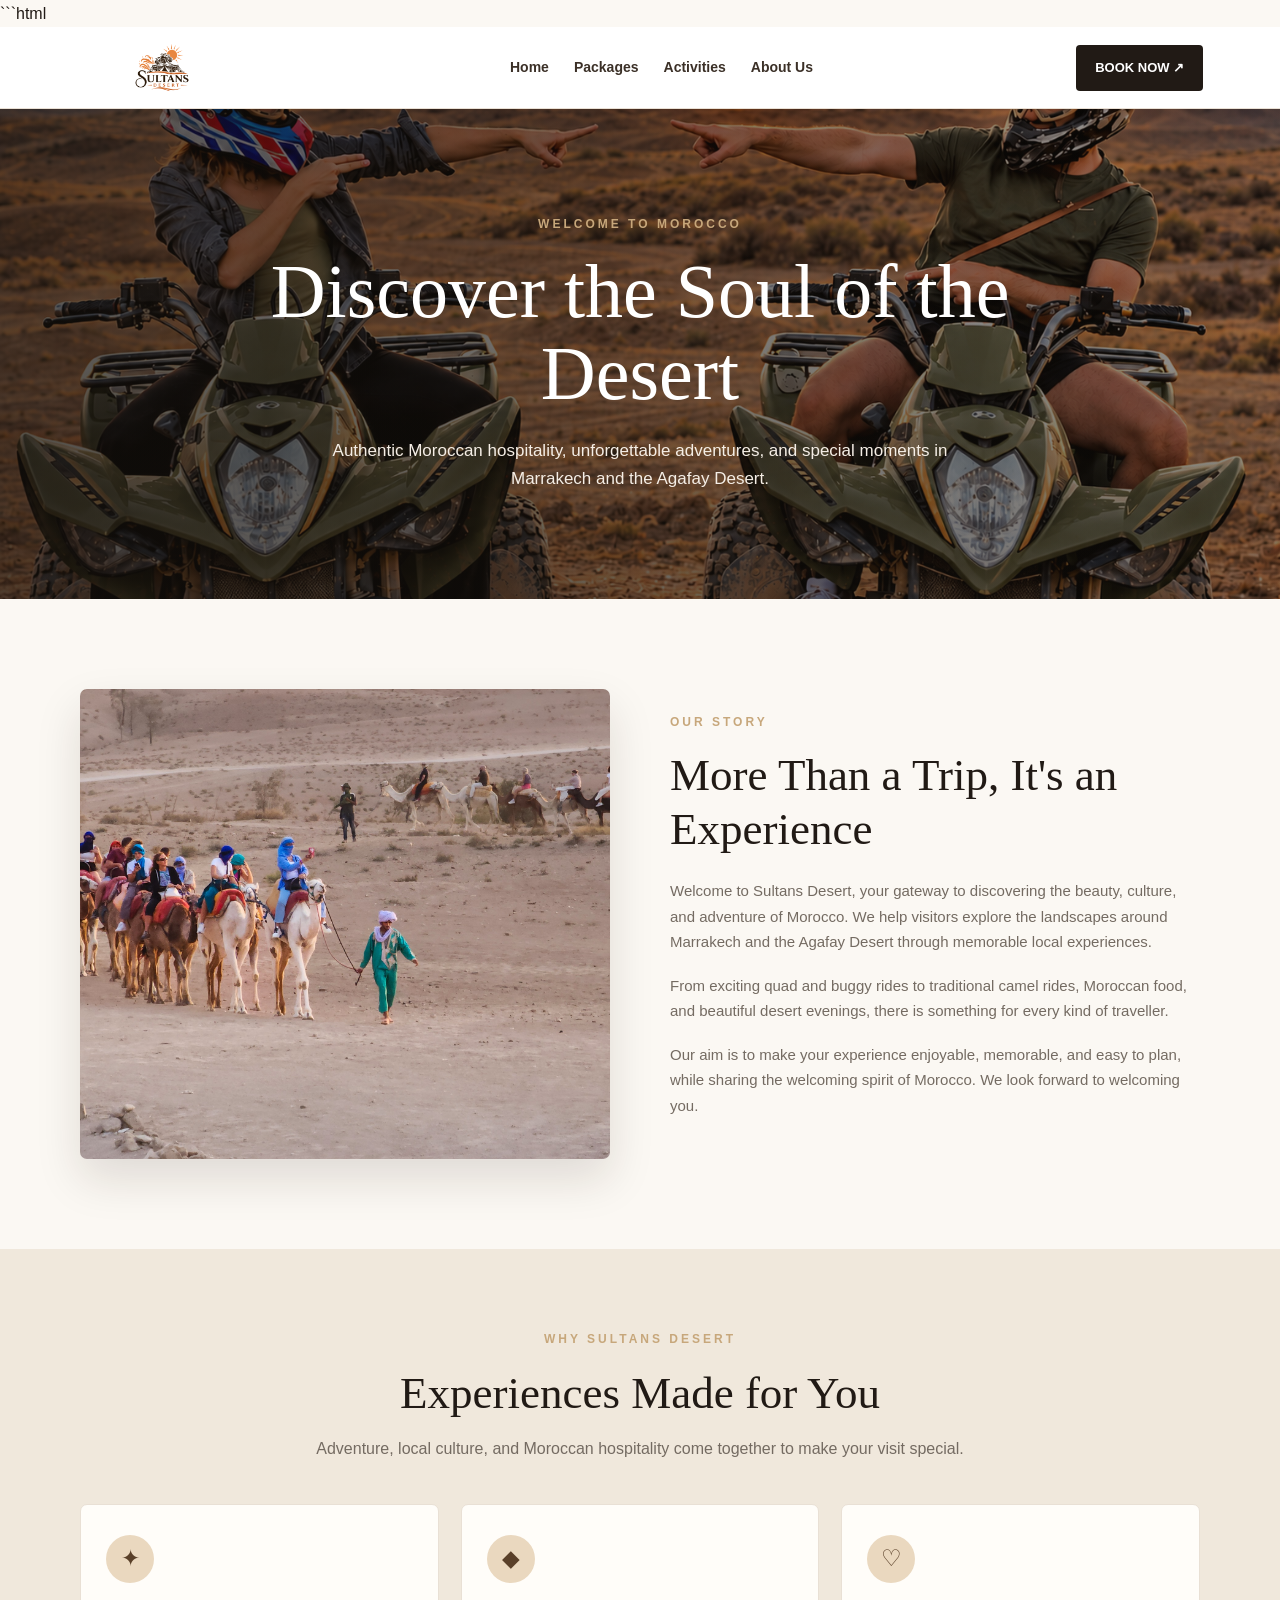
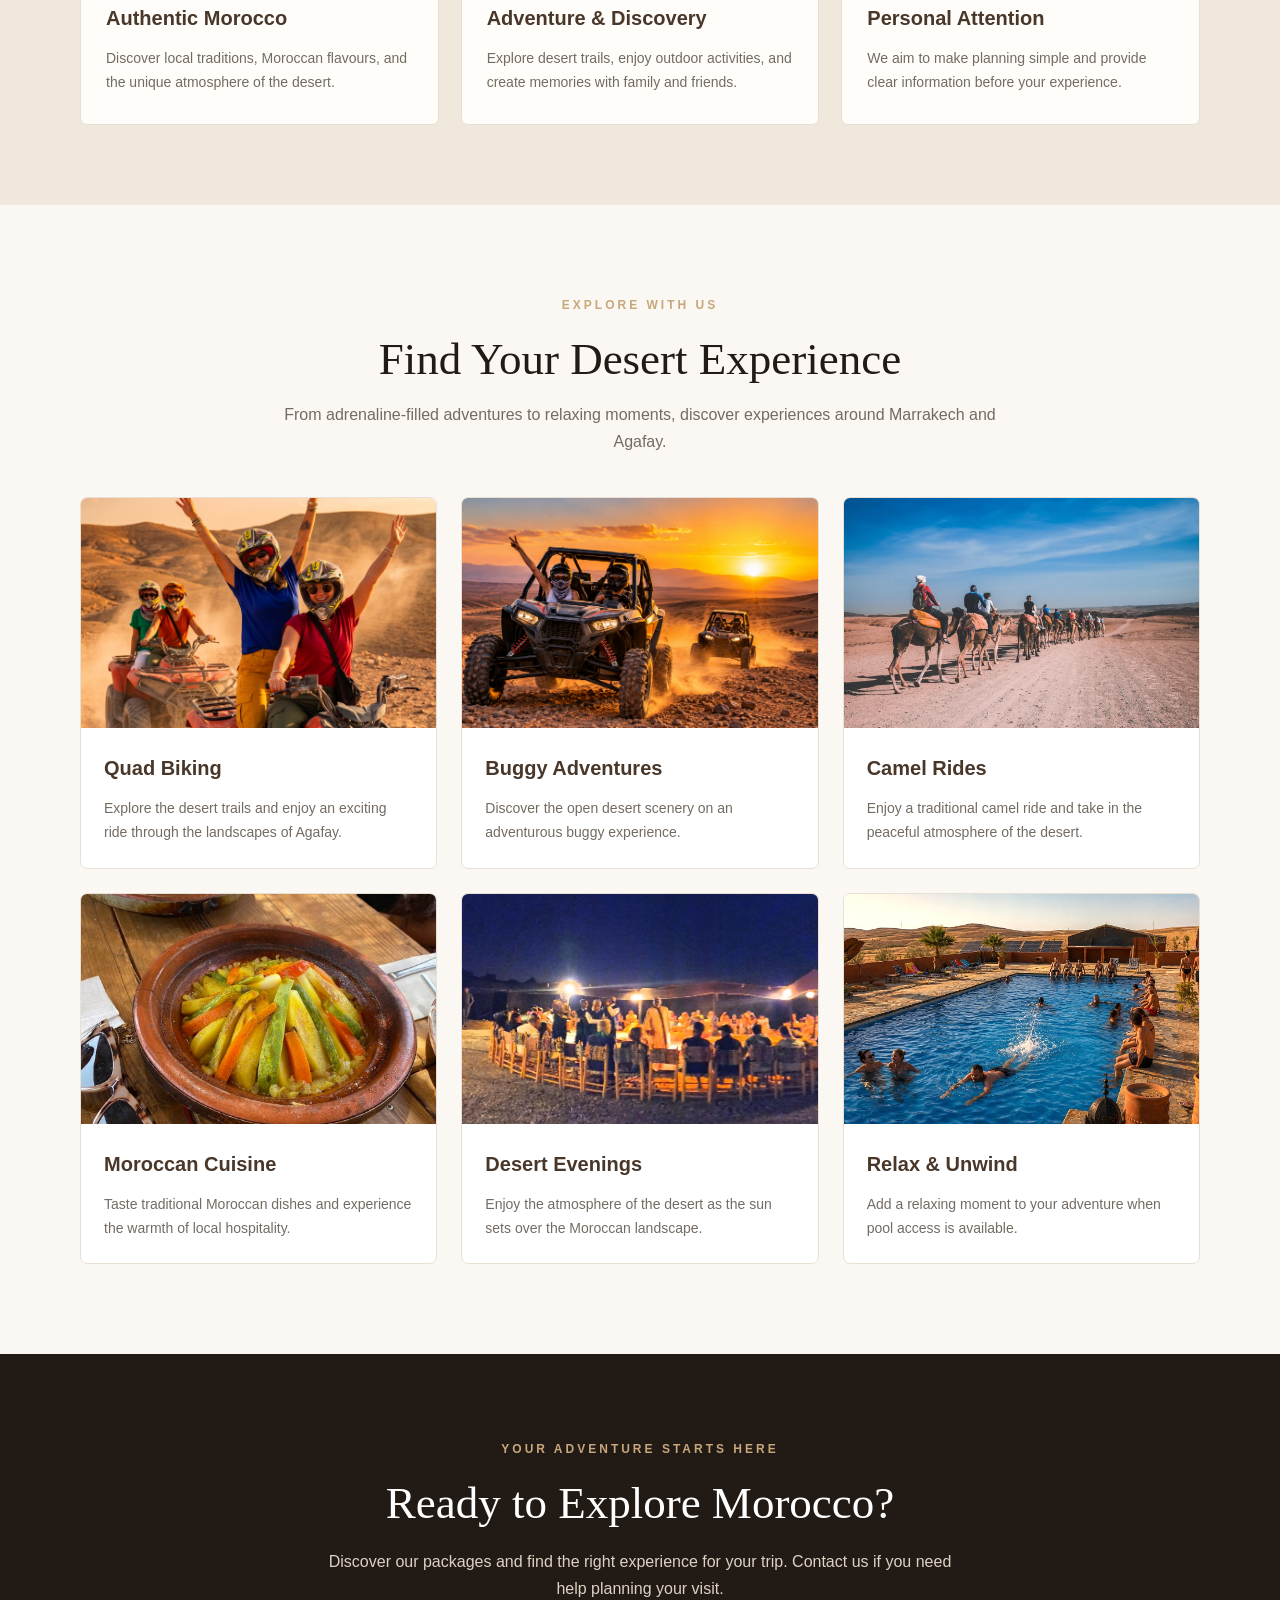
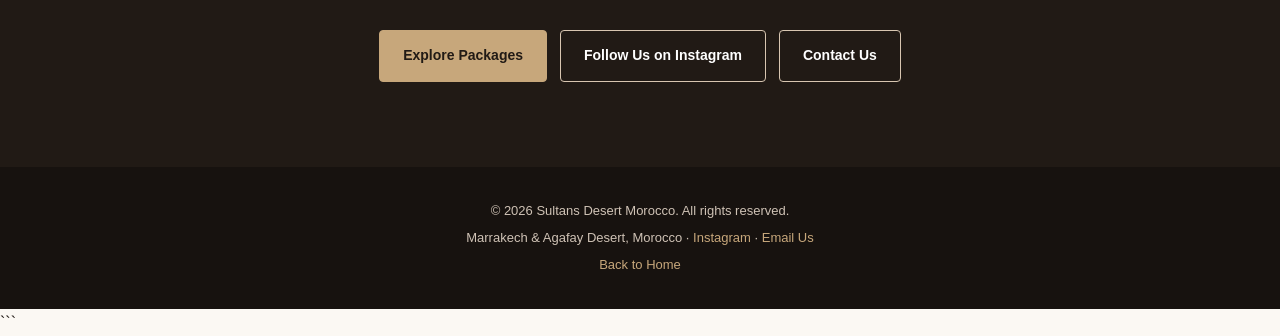
==== commit 8f127cf7: "Refactor About page for SEO and design improvements Updated meta tags, styles, and content for the A" ====
--- a/about.html
+++ b/about.html
@@ -3,350 +3,452 @@
 <html lang="en">
 <head>
   <meta charset="UTF-8">
-  <meta name="viewport" content="width=device-width, initial-scale=1.0">
-
-  <meta name="description" content="Discover Sultans Desert, your gateway to unforgettable adventures and authentic Moroccan experiences in Marrakech and the Agafay Desert.">
-
-  <meta name="theme-color" content="#8f6f60">
+  <meta name="viewport" content="width=device-width, initial-scale=1">
 
   <title>About Us | Sultans Desert Morocco</title>
+  <meta name="description" content="Discover Sultans Desert and enjoy unforgettable quad biking, buggy rides, camel rides and authentic Moroccan experiences in Marrakech and Agafay.">
 
   <link rel="icon" href="./favicon-32.png" type="image/png">
-  <link rel="stylesheet" href="./styles.css?v=2">
 
   <style>
-    /* About page only — keeps the homepage unchanged */
-    .about-page {
-      color: #28231f;
-      background: #fbf8f3;
-    }
-
-    .about-page .about-hero {
-      min-height: 420px;
-      padding: 90px 24px;
+    :root {
+      --sand: #c7a77b;
+      --dark: #211a15;
+      --brown: #49372a;
+      --cream: #fbf8f3;
+      --muted: #746b62;
+      --white: #fff;
+      --border: #e9e0d5;
+    }
+
+    * {
+      box-sizing: border-box;
+    }
+
+    html {
+      scroll-behavior: smooth;
+    }
+
+    body {
+      margin: 0;
+      font-family: Arial, Helvetica, sans-serif;
+      background: var(--cream);
+      color: var(--dark);
+      line-height: 1.7;
+    }
+
+    img {
+      max-width: 100%;
+    }
+
+    a {
+      color: inherit;
+    }
+
+    .header {
+      min-height: 82px;
+      padding: 15px 6%;
+      display: flex;
+      align-items: center;
+      justify-content: space-between;
+      gap: 24px;
+      background: #fff;
+      border-bottom: 1px solid var(--border);
+    }
+
+    .logo img {
+      width: 170px;
+      max-height: 58px;
+      object-fit: contain;
+    }
+
+    .nav {
+      display: flex;
+      align-items: center;
+      justify-content: center;
+      gap: 25px;
+      flex-wrap: wrap;
+    }
+
+    .nav a {
+      text-decoration: none;
+      font-size: 14px;
+      font-weight: 600;
+      color: #3b3027;
+    }
+
+    .nav a:hover {
+      color: #a67d4d;
+    }
+
+    .book-button {
+      display: inline-block;
+      padding: 12px 19px;
+      border-radius: 4px;
+      background: var(--dark);
+      color: white;
+      font-size: 13px;
+      font-weight: 700;
+      text-decoration: none;
+      white-space: nowrap;
+    }
+
+    .book-button:hover {
+      background: #5b4230;
+    }
+
+    .hero {
+      min-height: 490px;
+      padding: 80px 22px;
       display: flex;
       align-items: center;
       justify-content: center;
       text-align: center;
-      color: #fff;
+      color: white;
       background:
-        linear-gradient(rgba(28, 22, 17, .48), rgba(28, 22, 17, .62)),
+        linear-gradient(90deg, rgba(20, 16, 12, .62), rgba(20, 16, 12, .28)),
+        linear-gradient(rgba(20, 16, 12, .15), rgba(20, 16, 12, .35)),
         url("./quad-hero.png") center 55% / cover no-repeat;
     }
 
-    .about-page .about-hero-content {
+    .hero-content {
       max-width: 820px;
-      margin: auto;
-    }
-
-    .about-page .eyebrow {
-      display: inline-block;
+    }
+
+    .eyebrow {
+      display: block;
       margin-bottom: 16px;
-      color: #d8b889;
+      color: var(--sand);
       font-size: 12px;
       font-weight: 700;
       letter-spacing: 3px;
       text-transform: uppercase;
     }
 
-    .about-page .about-hero h1 {
-      margin: 0 0 18px;
-      font-size: clamp(38px, 6vw, 66px);
+    .hero h1 {
+      margin: 0 0 22px;
+      font-family: Georgia, "Times New Roman", serif;
+      font-size: clamp(42px, 7vw, 76px);
       line-height: 1.08;
-      color: #fff;
-    }
-
-    .about-page .about-hero p {
-      max-width: 650px;
+      font-weight: 500;
+    }
+
+    .hero p {
+      max-width: 660px;
+      margin: 0 auto;
+      color: #f5eee6;
+      font-size: 17px;
+    }
+
+    .container {
+      width: min(1120px, 88%);
       margin: auto;
-      font-size: 17px;
-      line-height: 1.8;
-      color: #f8f1e8;
-    }
-
-    .about-page .about-container {
-      width: min(1120px, calc(100% - 40px));
-      margin: auto;
-    }
-
-    .about-page .about-intro {
-      padding: 80px 0;
-    }
-
-    .about-page .about-intro-grid {
+    }
+
+    .story {
+      padding: 90px 0;
+    }
+
+    .story-grid {
       display: grid;
       grid-template-columns: 1fr 1fr;
-      gap: 55px;
+      gap: 60px;
       align-items: center;
     }
 
-    .about-page .about-photo {
+    .story-image {
       width: 100%;
-      height: 440px;
+      height: 470px;
+      object-fit: cover;
       display: block;
-      object-fit: cover;
-      border-radius: 16px;
-      box-shadow: 0 18px 45px rgba(48, 35, 23, .14);
-    }
-
-    .about-page .about-copy h2,
-    .about-page .section-heading h2 {
-      margin: 0 0 20px;
-      font-size: clamp(29px, 4vw, 42px);
+      border-radius: 7px;
+      box-shadow: 0 20px 45px rgba(37, 27, 18, .13);
+    }
+
+    h2 {
+      font-family: Georgia, "Times New Roman", serif;
+      font-weight: 500;
+      font-size: clamp(32px, 4vw, 45px);
       line-height: 1.2;
-      color: #332820;
-    }
-
-    .about-page .about-copy p {
-      margin: 0 0 17px;
-      font-size: 16px;
-      line-height: 1.9;
-      color: #6a6056;
-    }
-
-    .about-page .about-values {
-      padding: 70px 0;
+    }
+
+    .story h2 {
+      margin: 0 0 22px;
+    }
+
+    .story p {
+      margin: 0 0 18px;
+      color: var(--muted);
+      font-size: 15px;
+    }
+
+    .values {
+      padding: 80px 0;
       background: #f0e8dc;
     }
 
-    .about-page .section-heading {
+    .section-heading {
       max-width: 720px;
-      margin: 0 auto 38px;
+      margin: 0 auto 42px;
       text-align: center;
     }
 
-    .about-page .section-heading p {
+    .section-heading h2 {
+      margin: 0 0 15px;
+    }
+
+    .section-heading p {
       margin: 0;
-      color: #75685c;
-      font-size: 16px;
-      line-height: 1.8;
-    }
-
-    .about-page .values-grid {
+      color: var(--muted);
+    }
+
+    .values-grid {
       display: grid;
       grid-template-columns: repeat(3, 1fr);
       gap: 22px;
     }
 
-    .about-page .value-card {
+    .value-card {
       padding: 30px 25px;
       background: #fffdf9;
-      border: 1px solid #e8ded0;
-      border-radius: 14px;
-    }
-
-    .about-page .value-icon {
+      border: 1px solid var(--border);
+      border-radius: 7px;
+    }
+
+    .value-icon {
       width: 48px;
       height: 48px;
       margin-bottom: 18px;
       display: grid;
       place-items: center;
-      background: #eee0cb;
       border-radius: 50%;
+      background: #ead8bf;
+      color: #5a4029;
       font-size: 23px;
     }
 
-    .about-page .value-card h3 {
+    .value-card h3,
+    .activity-card h3 {
       margin: 0 0 12px;
-      color: #382a20;
       font-size: 20px;
-    }
-
-    .about-page .value-card p {
+      color: var(--brown);
+    }
+
+    .value-card p,
+    .activity-card p {
       margin: 0;
-      color: #75685c;
+      color: var(--muted);
       font-size: 14px;
-      line-height: 1.8;
-    }
-
-    .about-page .about-activities {
-      padding: 80px 0;
-    }
-
-    .about-page .activities-grid {
+    }
+
+    .activities {
+      padding: 90px 0;
+    }
+
+    .activities-grid {
       display: grid;
       grid-template-columns: repeat(3, 1fr);
-      gap: 22px;
-    }
-
-    .about-page .activity-card {
+      gap: 24px;
+    }
+
+    .activity-card {
       overflow: hidden;
-      background: #fff;
-      border: 1px solid #eee5da;
-      border-radius: 14px;
-      box-shadow: 0 8px 24px rgba(48, 35, 23, .06);
-      transition: transform .2s ease, box-shadow .2s ease;
-    }
-
-    .about-page .activity-card:hover {
+      background: white;
+      border: 1px solid var(--border);
+      border-radius: 7px;
+      transition: transform .2s, box-shadow .2s;
+    }
+
+    .activity-card:hover {
       transform: translateY(-4px);
-      box-shadow: 0 14px 32px rgba(48, 35, 23, .12);
-    }
-
-    .about-page .activity-card img {
+      box-shadow: 0 15px 30px rgba(37, 27, 18, .10);
+    }
+
+    .activity-card img {
       width: 100%;
-      height: 220px;
+      height: 230px;
       display: block;
       object-fit: cover;
-    }
-
-    .about-page .activity-card-content {
-      padding: 22px;
-    }
-
-    .about-page .activity-card h3 {
-      margin: 0 0 10px;
-      font-size: 20px;
-      color: #382a20;
-    }
-
-    .about-page .activity-card p {
-      margin: 0;
-      color: #75685c;
-      font-size: 14px;
-      line-height: 1.8;
-    }
-
-    .about-page .about-cta {
-      padding: 75px 20px;
-      color: #fff;
+      background: #e9dfd2;
+    }
+
+    .activity-content {
+      padding: 23px;
+    }
+
+    .cta {
+      padding: 85px 20px;
+      background: var(--dark);
+      color: white;
       text-align: center;
-      background: #34271f;
-    }
-
-    .about-page .about-cta h2 {
-      margin: 0 0 15px;
-      color: #fff;
-      font-size: clamp(30px, 4vw, 43px);
-    }
-
-    .about-page .about-cta p {
+    }
+
+    .cta h2 {
+      margin: 0 0 18px;
+      color: white;
+    }
+
+    .cta p {
       max-width: 650px;
-      margin: 0 auto 25px;
-      color: #e4d9cd;
-      line-height: 1.8;
-    }
-
-    .about-page .about-cta-links {
+      margin: 0 auto 28px;
+      color: #ded2c5;
+    }
+
+    .cta-buttons {
       display: flex;
       flex-wrap: wrap;
       justify-content: center;
-      gap: 14px;
-    }
-
-    .about-page .about-button {
-      min-height: 48px;
-      padding: 14px 24px;
-      display: inline-flex;
-      align-items: center;
-      justify-content: center;
-      border: 1px solid #c6a47a;
-      border-radius: 6px;
-      background: #c6a47a;
-      color: #241a13;
-      text-decoration: none;
+      gap: 13px;
+    }
+
+    .cta-button {
+      display: inline-block;
+      padding: 13px 23px;
+      border: 1px solid var(--sand);
+      border-radius: 4px;
+      background: var(--sand);
+      color: #211a15;
       font-size: 14px;
       font-weight: 700;
-      transition: opacity .2s ease;
-    }
-
-    .about-page .about-button:hover {
-      opacity: .85;
-    }
-
-    .about-page .about-button-outline {
-      color: #fff;
+      text-decoration: none;
+    }
+
+    .cta-button.secondary {
       background: transparent;
-      border-color: #d4c2ad;
-    }
-
-    .about-page .about-footer {
-      padding: 25px 20px;
+      color: white;
+      border-color: #d8c6b1;
+    }
+
+    .footer {
+      padding: 28px 20px;
       text-align: center;
-      background: #241b16;
-      color: #d8c9b9;
+      background: #17120f;
+      color: #cfc2b5;
       font-size: 13px;
-      line-height: 1.8;
-    }
-
-    .about-page .about-footer a {
-      color: #e3c39a;
+    }
+
+    .footer p {
+      margin: 5px 0;
+    }
+
+    .footer a {
+      color: var(--sand);
       text-decoration: none;
     }
 
-    @media (max-width: 800px) {
-      .about-page .about-hero {
-        min-height: 350px;
-        padding: 65px 20px;
-      }
-
-      .about-page .about-intro-grid {
+    @media (max-width: 850px) {
+      .header {
+        flex-wrap: wrap;
+        justify-content: center;
+      }
+
+      .nav {
+        gap: 15px;
+      }
+
+      .story-grid {
         grid-template-columns: 1fr;
-        gap: 30px;
-      }
-
-      .about-page .about-photo {
-        height: 320px;
-      }
-
-      .about-page .values-grid,
-      .about-page .activities-grid {
+        gap: 32px;
+      }
+
+      .story-image {
+        height: 350px;
+      }
+
+      .values-grid,
+      .activities-grid {
         grid-template-columns: repeat(2, minmax(0, 1fr));
       }
-
-      .about-page .about-intro,
-      .about-page .about-activities {
-        padding: 55px 0;
-      }
-    }
-
-    @media (max-width: 520px) {
-      .about-page .values-grid,
-      .about-page .activities-grid {
+    }
+
+    @media (max-width: 560px) {
+      .header {
+        padding: 15px;
+        gap: 14px;
+      }
+
+      .logo img {
+        width: 145px;
+      }
+
+      .nav {
+        width: 100%;
+        gap: 12px 18px;
+      }
+
+      .nav a {
+        font-size: 13px;
+      }
+
+      .hero {
+        min-height: 390px;
+        padding: 60px 20px;
+      }
+
+      .hero p {
+        font-size: 15px;
+      }
+
+      .container {
+        width: 90%;
+      }
+
+      .story,
+      .activities {
+        padding: 60px 0;
+      }
+
+      .values {
+        padding: 60px 0;
+      }
+
+      .values-grid,
+      .activities-grid {
         grid-template-columns: 1fr;
       }
 
-      .about-page .activity-card img {
-        height: 230px;
-      }
-
-      .about-page .about-container {
-        width: min(100% - 30px, 1120px);
-      }
-
-      .about-page .about-cta-links {
+      .story-image {
+        height: 290px;
+      }
+
+      .activity-card img {
+        height: 240px;
+      }
+
+      .cta-buttons {
         flex-direction: column;
         align-items: stretch;
+        max-width: 320px;
+        margin: auto;
       }
     }
   </style>
 </head>
 
-<body class="about-page">
-
-  <header class="top">
-    <a class="brand" href="./index.html" aria-label="Sultans Desert home">
+<body>
+
+  <header class="header">
+    <a class="logo" href="./index.html" aria-label="Sultans Desert home">
       <img
-        class="brand-logo"
         src="./logo-header.png"
         alt="Sultans Desert Morocco"
         onerror="this.onerror=null;this.src='./logo.png';"
       >
     </a>
 
-    <nav aria-label="Main navigation">
+    <nav class="nav" aria-label="Main navigation">
       <a href="./index.html">Home</a>
       <a href="./index.html#packs">Packages</a>
       <a href="./index.html#activities">Activities</a>
       <a href="./about.html" aria-current="page">About Us</a>
     </nav>
 
-    <a class="smallbook" href="./index.html#booking">BOOK NOW ↗</a>
+    <a class="book-button" href="./index.html#booking">BOOK NOW ↗</a>
   </header>
 
   <main>
-    <section class="about-hero">
-      <div class="about-hero-content">
+    <section class="hero">
+      <div class="hero-content">
         <span class="eyebrow">Welcome to Morocco</span>
         <h1>Discover the Soul of the Desert</h1>
         <p>
@@ -356,47 +458,50 @@
       </div>
     </section>
 
-    <section class="about-intro">
-      <div class="about-container about-intro-grid">
+    <section class="story">
+      <div class="container story-grid">
         <img
-          class="about-photo"
+          class="story-image"
           src="./quad-group.jpg"
-          alt="Guests enjoying an adventure in the Agafay Desert"
+          alt="Guests discovering the Agafay Desert"
           loading="lazy"
           onerror="this.onerror=null;this.src='./quad-hero.png';"
         >
 
-        <div class="about-copy">
+        <div>
           <span class="eyebrow">Our Story</span>
           <h2>More Than a Trip, It's an Experience</h2>
+
           <p>
-            Welcome to Sultans Desert, your gateway to exploring the
+            Welcome to Sultans Desert, your gateway to discovering the
             beauty, culture, and adventure of Morocco. We help visitors
-            discover the landscapes around Marrakech and the magical
-            Agafay Desert through memorable local experiences.
+            explore the landscapes around Marrakech and the Agafay Desert
+            through memorable local experiences.
           </p>
+
           <p>
-            From exciting quad and buggy rides to peaceful camel rides,
-            traditional Moroccan food, and beautiful desert evenings,
-            our goal is to make every visit special.
+            From exciting quad and buggy rides to traditional camel rides,
+            Moroccan food, and beautiful desert evenings, there is
+            something for every kind of traveller.
           </p>
+
           <p>
-            We believe the best journeys combine adventure, genuine
-            hospitality, and the opportunity to discover local culture.
-            We look forward to welcoming you to Morocco.
+            Our aim is to make your experience enjoyable, memorable, and
+            easy to plan, while sharing the welcoming spirit of Morocco.
+            We look forward to welcoming you.
           </p>
         </div>
       </div>
     </section>
 
-    <section class="about-values">
-      <div class="about-container">
+    <section class="values">
+      <div class="container">
         <div class="section-heading">
-          <span class="eyebrow">The Sultans Desert Difference</span>
+          <span class="eyebrow">Why Sultans Desert</span>
           <h2>Experiences Made for You</h2>
           <p>
-            Discover Morocco at your own pace, with experiences designed
-            to bring together adventure, comfort, and local traditions.
+            Adventure, local culture, and Moroccan hospitality come
+            together to make your visit special.
           </p>
         </div>
 
@@ -405,7 +510,7 @@
             <div class="value-icon" aria-hidden="true">✦</div>
             <h3>Authentic Morocco</h3>
             <p>
-              Discover Moroccan traditions, local hospitality, and the
+              Discover local traditions, Moroccan flavours, and the
               unique atmosphere of the desert.
             </p>
           </article>
@@ -414,8 +519,8 @@
             <div class="value-icon" aria-hidden="true">◆</div>
             <h3>Adventure & Discovery</h3>
             <p>
-              Choose from desert rides, camel experiences, local food,
-              and memorable moments with your travel companions.
+              Explore desert trails, enjoy outdoor activities, and
+              create memories with family and friends.
             </p>
           </article>
 
@@ -423,92 +528,115 @@
             <div class="value-icon" aria-hidden="true">♡</div>
             <h3>Personal Attention</h3>
             <p>
-              We aim to make planning straightforward and help you get
-              the information you need before your experience.
+              We aim to make planning simple and provide clear
+              information before your experience.
             </p>
           </article>
         </div>
       </div>
     </section>
 
-    <section class="about-activities">
-      <div class="about-container">
+    <section class="activities">
+      <div class="container">
         <div class="section-heading">
           <span class="eyebrow">Explore With Us</span>
           <h2>Find Your Desert Experience</h2>
           <p>
-            Whether you are looking for excitement, relaxation, or
-            traditional Moroccan hospitality, there is an experience
-            waiting for you.
+            From adrenaline-filled adventures to relaxing moments,
+            discover experiences around Marrakech and Agafay.
           </p>
         </div>
 
         <div class="activities-grid">
           <article class="activity-card">
-            <img src="./quad-ride.jpeg" alt="Quad biking in the desert" loading="lazy"
-              onerror="this.onerror=null;this.src='./quad-hero.png';">
-            <div class="activity-card-content">
+            <img
+              src="./quad-ride.jpeg"
+              alt="Quad biking in the Agafay Desert"
+              loading="lazy"
+              onerror="this.onerror=null;this.src='./quad-hero.png';"
+            >
+            <div class="activity-content">
               <h3>Quad Biking</h3>
               <p>
-                Explore the desert trails and discover the rugged
-                landscapes around Agafay on an exciting quad ride.
+                Explore the desert trails and enjoy an exciting ride
+                through the landscapes of Agafay.
               </p>
             </div>
           </article>
 
           <article class="activity-card">
-            <img src="./buggy-new.png" alt="Buggy adventure in Morocco" loading="lazy"
-              onerror="this.onerror=null;this.src='./buggy-sunset.jpeg';">
-            <div class="activity-card-content">
+            <img
+              src="./buggy-new.png"
+              alt="Buggy adventure in Morocco"
+              loading="lazy"
+              onerror="this.onerror=null;this.src='./buggy-sunset.jpeg';"
+            >
+            <div class="activity-content">
               <h3>Buggy Adventures</h3>
               <p>
-                Enjoy an adventurous drive through beautiful desert
-                scenery and take in the open landscapes.
+                Discover the open desert scenery on an adventurous
+                buggy experience.
               </p>
             </div>
           </article>
 
           <article class="activity-card">
-            <img src="./camel-ride.jpg" alt="Traditional camel ride" loading="lazy"
-              onerror="this.onerror=null;this.src='./camel-desert.jpg';">
-            <div class="activity-card-content">
+            <img
+              src="./camel-ride.jpg"
+              alt="Camel ride in the Moroccan desert"
+              loading="lazy"
+              onerror="this.onerror=null;this.src='./camel-desert.jpg';"
+            >
+            <div class="activity-content">
               <h3>Camel Rides</h3>
               <p>
-                Experience a traditional way to discover the desert
-                and enjoy memorable photographs along the way.
+                Enjoy a traditional camel ride and take in the peaceful
+                atmosphere of the desert.
               </p>
             </div>
           </article>
 
           <article class="activity-card">
-            <img src="./moroccan-lunch.jpg" alt="Traditional Moroccan food" loading="lazy">
-            <div class="activity-card-content">
+            <img
+              src="./moroccan-lunch.jpg"
+              alt="Traditional Moroccan lunch"
+              loading="lazy"
+            >
+            <div class="activity-content">
               <h3>Moroccan Cuisine</h3>
               <p>
-                Enjoy traditional flavours and discover the warmth
-                of Moroccan food and hospitality.
+                Taste traditional Moroccan dishes and experience
+                the warmth of local hospitality.
               </p>
             </div>
           </article>
 
           <article class="activity-card">
-            <img src="./desert-evening.jpg" alt="Evening atmosphere in the desert" loading="lazy">
-            <div class="activity-card-content">
+            <img
+              src="./desert-evening.jpg"
+              alt="Sunset and evening in the desert"
+              loading="lazy"
+            >
+            <div class="activity-content">
               <h3>Desert Evenings</h3>
               <p>
-                Take in the atmosphere of the desert as the sun sets
-                and enjoy a special evening in Morocco.
+                Enjoy the atmosphere of the desert as the sun sets
+                over the Moroccan landscape.
               </p>
             </div>
           </article>
 
           <article class="activity-card">
-            <img src="./desert-pool.jpg" alt="Swimming pool in a desert setting" loading="lazy">
-            <div class="activity-card-content">
+            <img
+              src="./desert-pool.jpg"
+              alt="Pool in a desert setting"
+              loading="lazy"
+            >
+            <div class="activity-content">
               <h3>Relax & Unwind</h3>
               <p>
-                Add a relaxing moment to your adventure and enjoy
-                the peaceful surroundings when pool access is available.
+                Add a relaxing moment to your adventure when pool
+                access is available.
               </p>
             </div>
           </article>
@@ -516,42 +644,50 @@
       </div>
     </section>
 
-    <section class="about-cta">
-      <span class="eyebrow">Your Moroccan Adventure Starts Here</span>
-      <h2>Ready to Explore the Desert?</h2>
+    <section class="cta">
+      <span class="eyebrow">Your Adventure Starts Here</span>
+      <h2>Ready to Explore Morocco?</h2>
       <p>
-        Discover our experiences, choose your favourite adventure,
-        and contact us if you need help planning your visit.
+        Discover our packages and find the right experience for your
+        trip. Contact us if you need help planning your visit.
       </p>
 
-      <div class="about-cta-links">
-        <a class="about-button" href="./index.html#packs">Explore Packages</a>
-        <a class="about-button about-button-outline"
-           href="https://www.instagram.com/sultansdesert/"
-           target="_blank" rel="noopener noreferrer">
+      <div class="cta-buttons">
+        <a class="cta-button" href="./index.html#packs">
+          Explore Packages
+        </a>
+
+        <a
+          class="cta-button secondary"
+          href="https://www.instagram.com/sultansdesert/"
+          target="_blank"
+          rel="noopener noreferrer"
+        >
           Follow Us on Instagram
         </a>
-        <a class="about-button about-button-outline"
-           href="mailto:sultansdesert@gmail.com">
+
+        <a
+          class="cta-button secondary"
+          href="mailto:sultansdesert@gmail.com"
+        >
           Contact Us
         </a>
       </div>
     </section>
   </main>
 
-  <footer class="about-footer">
-    <p>© <span id="current-year">2026</span> Sultans Desert Morocco. All rights reserved.</p>
+  <footer class="footer">
+    <p>© <span id="year">2026</span> Sultans Desert Morocco. All rights reserved.</p>
     <p>
-      Marrakech & Agafay Desert, Morocco ·
-      <a href="https://www.instagram.com/sultansdesert/"
-         target="_blank" rel="noopener noreferrer">Instagram</a>
+      Marrakech & Agafay Desert, Morocco
+      · <a href="https://www.instagram.com/sultansdesert/" target="_blank" rel="noopener noreferrer">Instagram</a>
       · <a href="mailto:sultansdesert@gmail.com">Email Us</a>
     </p>
     <p><a href="./index.html">Back to Home</a></p>
   </footer>
 
   <script>
-    document.getElementById("current-year").textContent =
+    document.getElementById("year").textContent =
       new Date().getFullYear();
   </script>
 
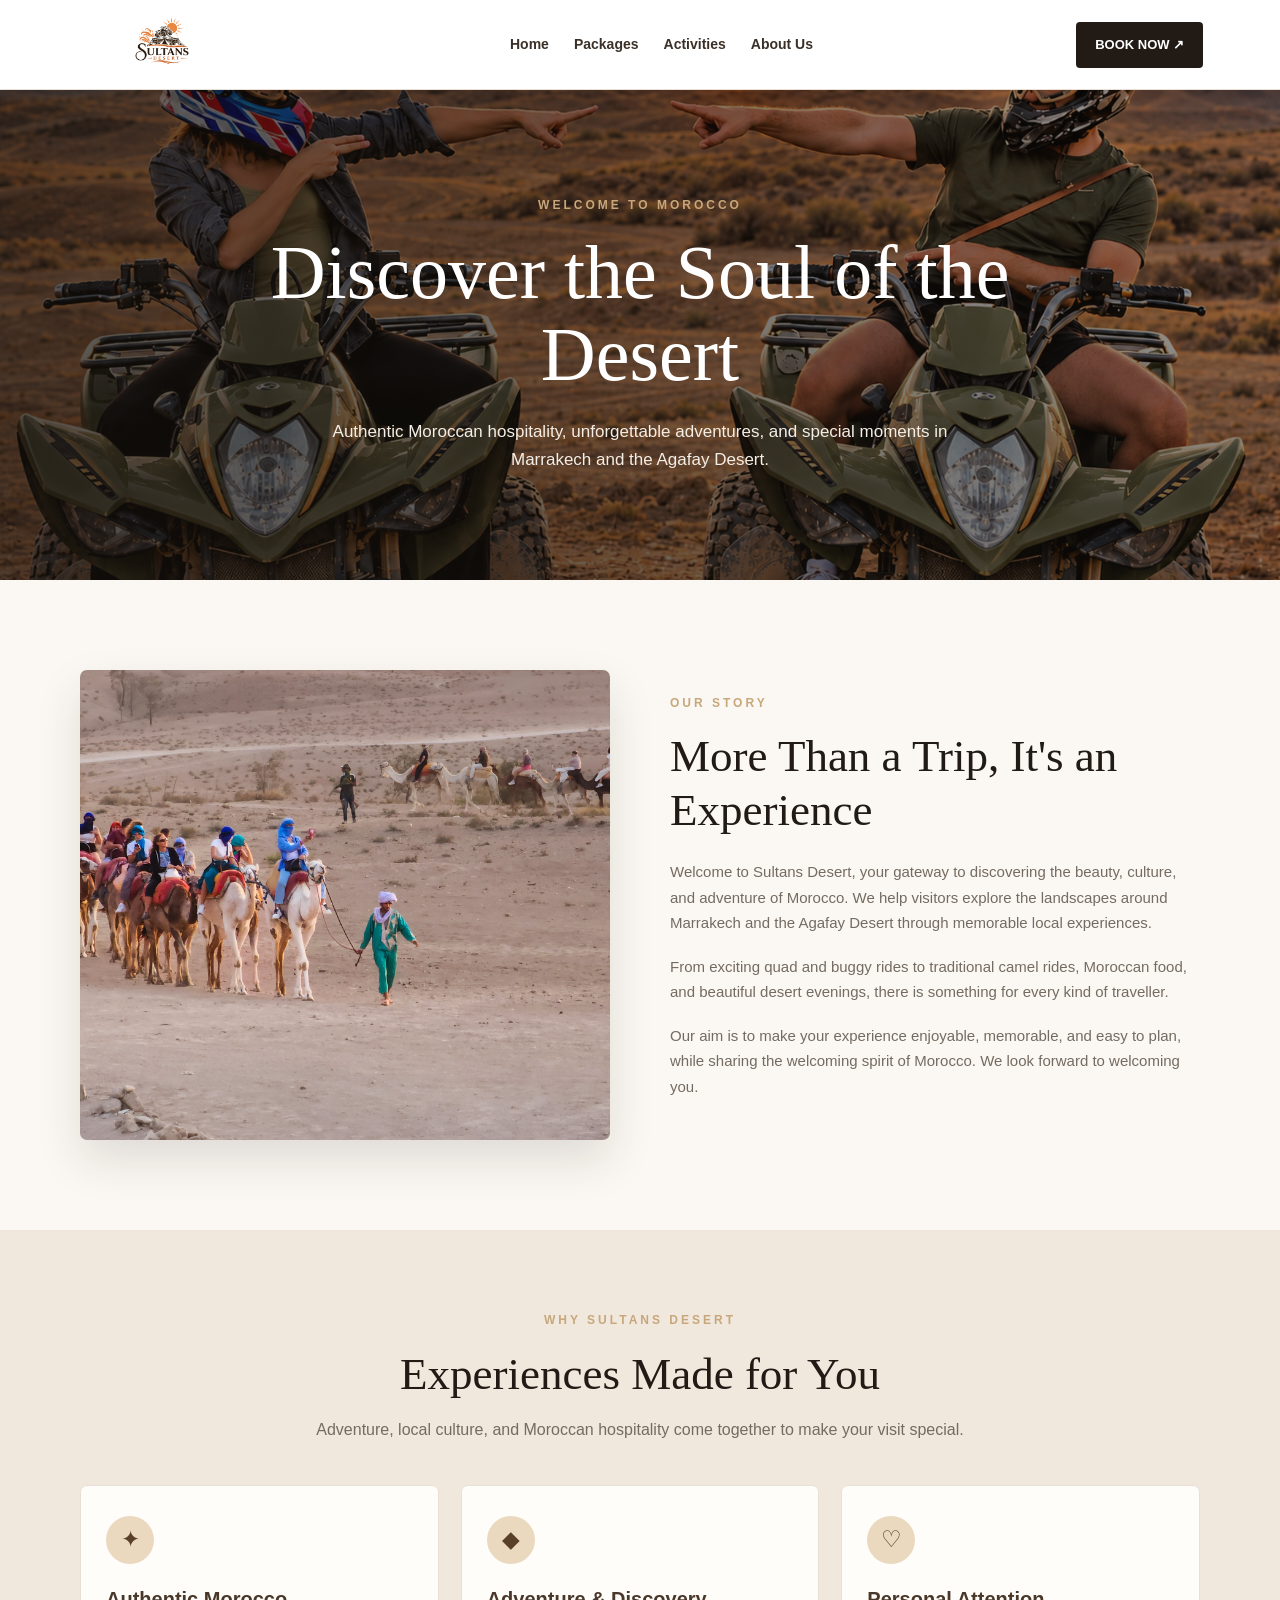
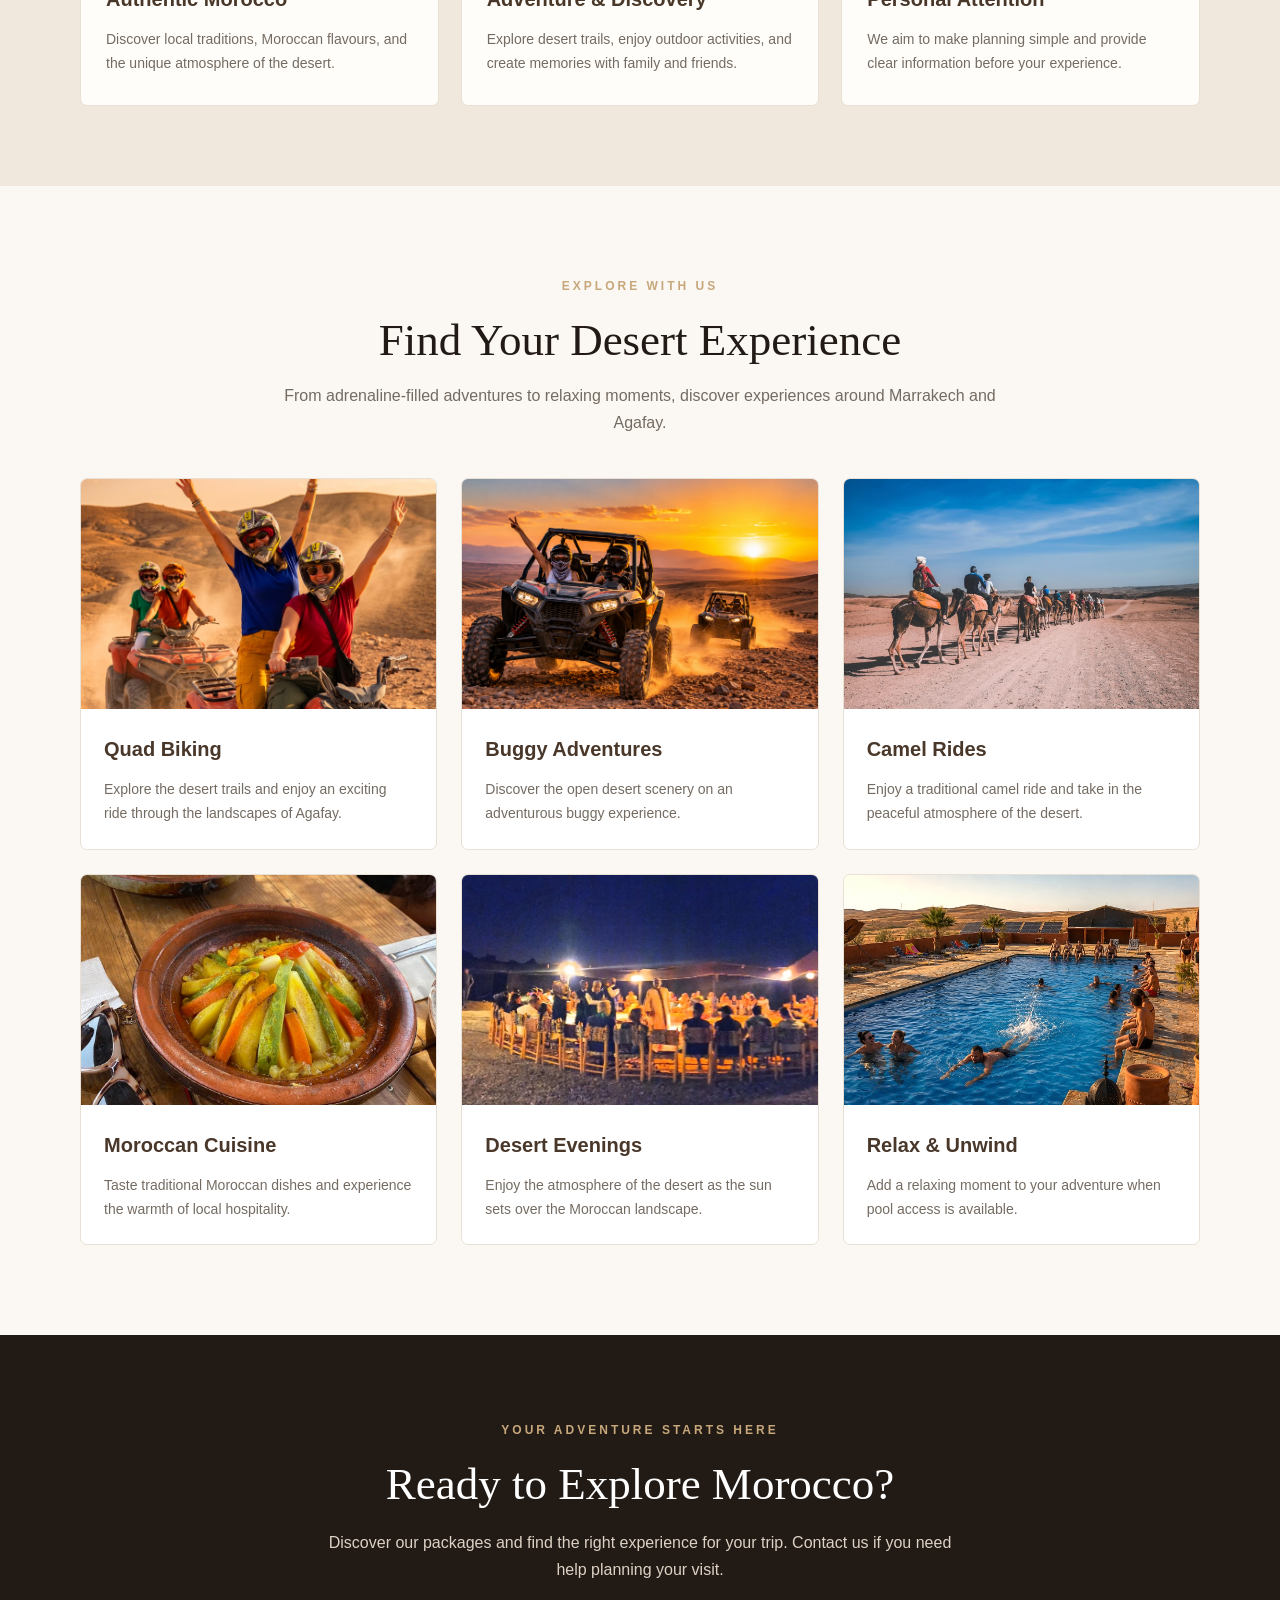
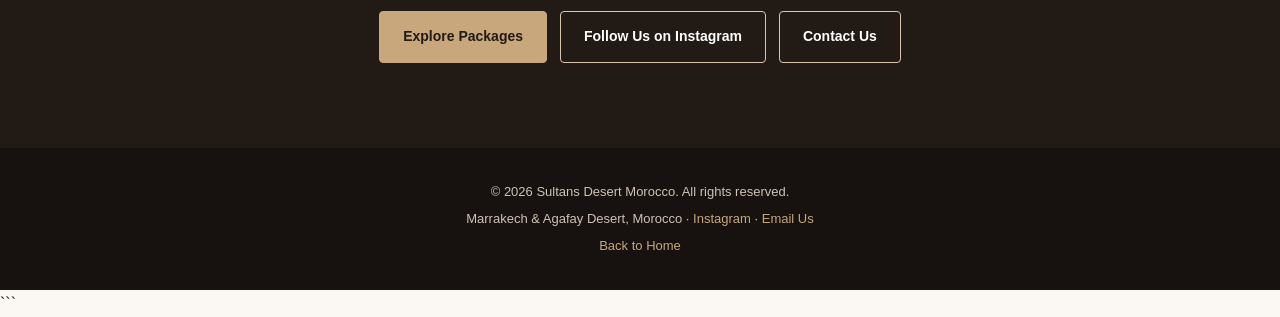
==== commit 055317ba: "Remove code block formatting from about.html" ====
--- a/about.html
+++ b/about.html
@@ -1,4 +1,4 @@
-```html
+
 <!DOCTYPE html>
 <html lang="en">
 <head>
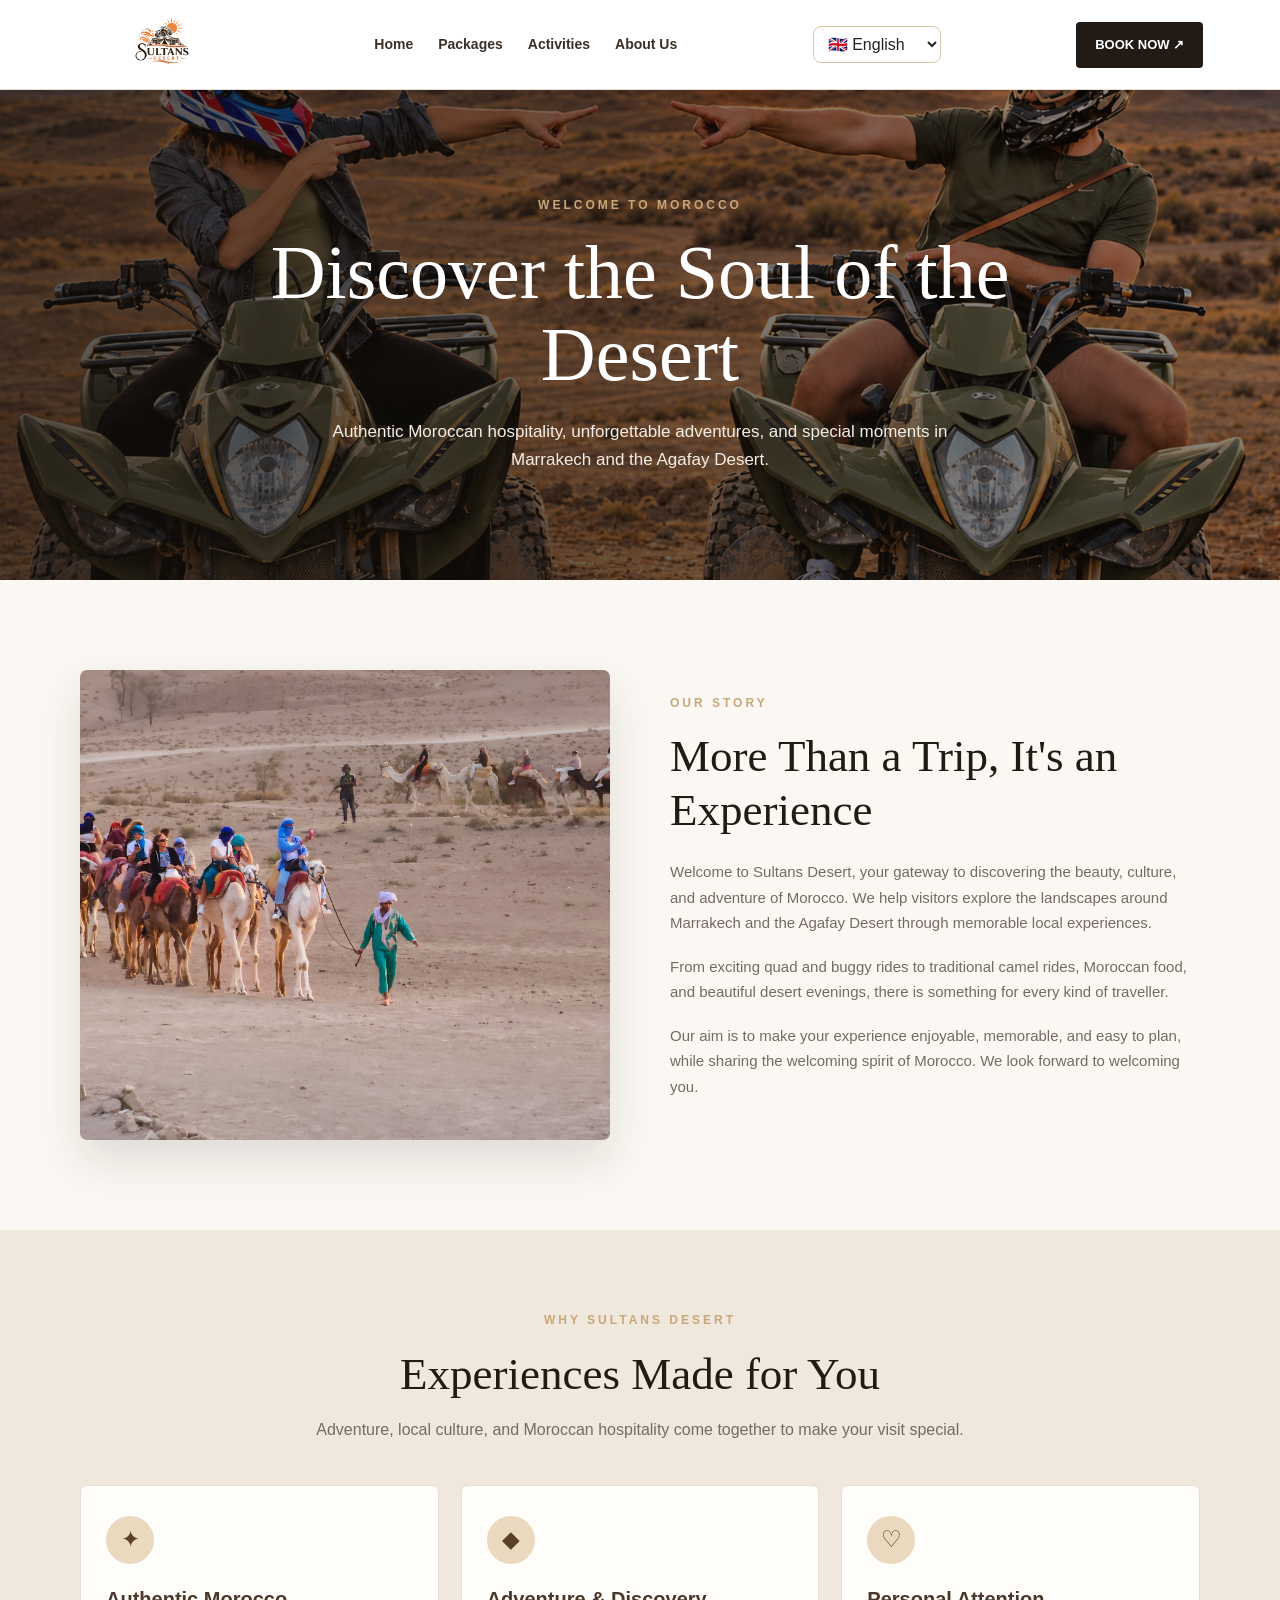
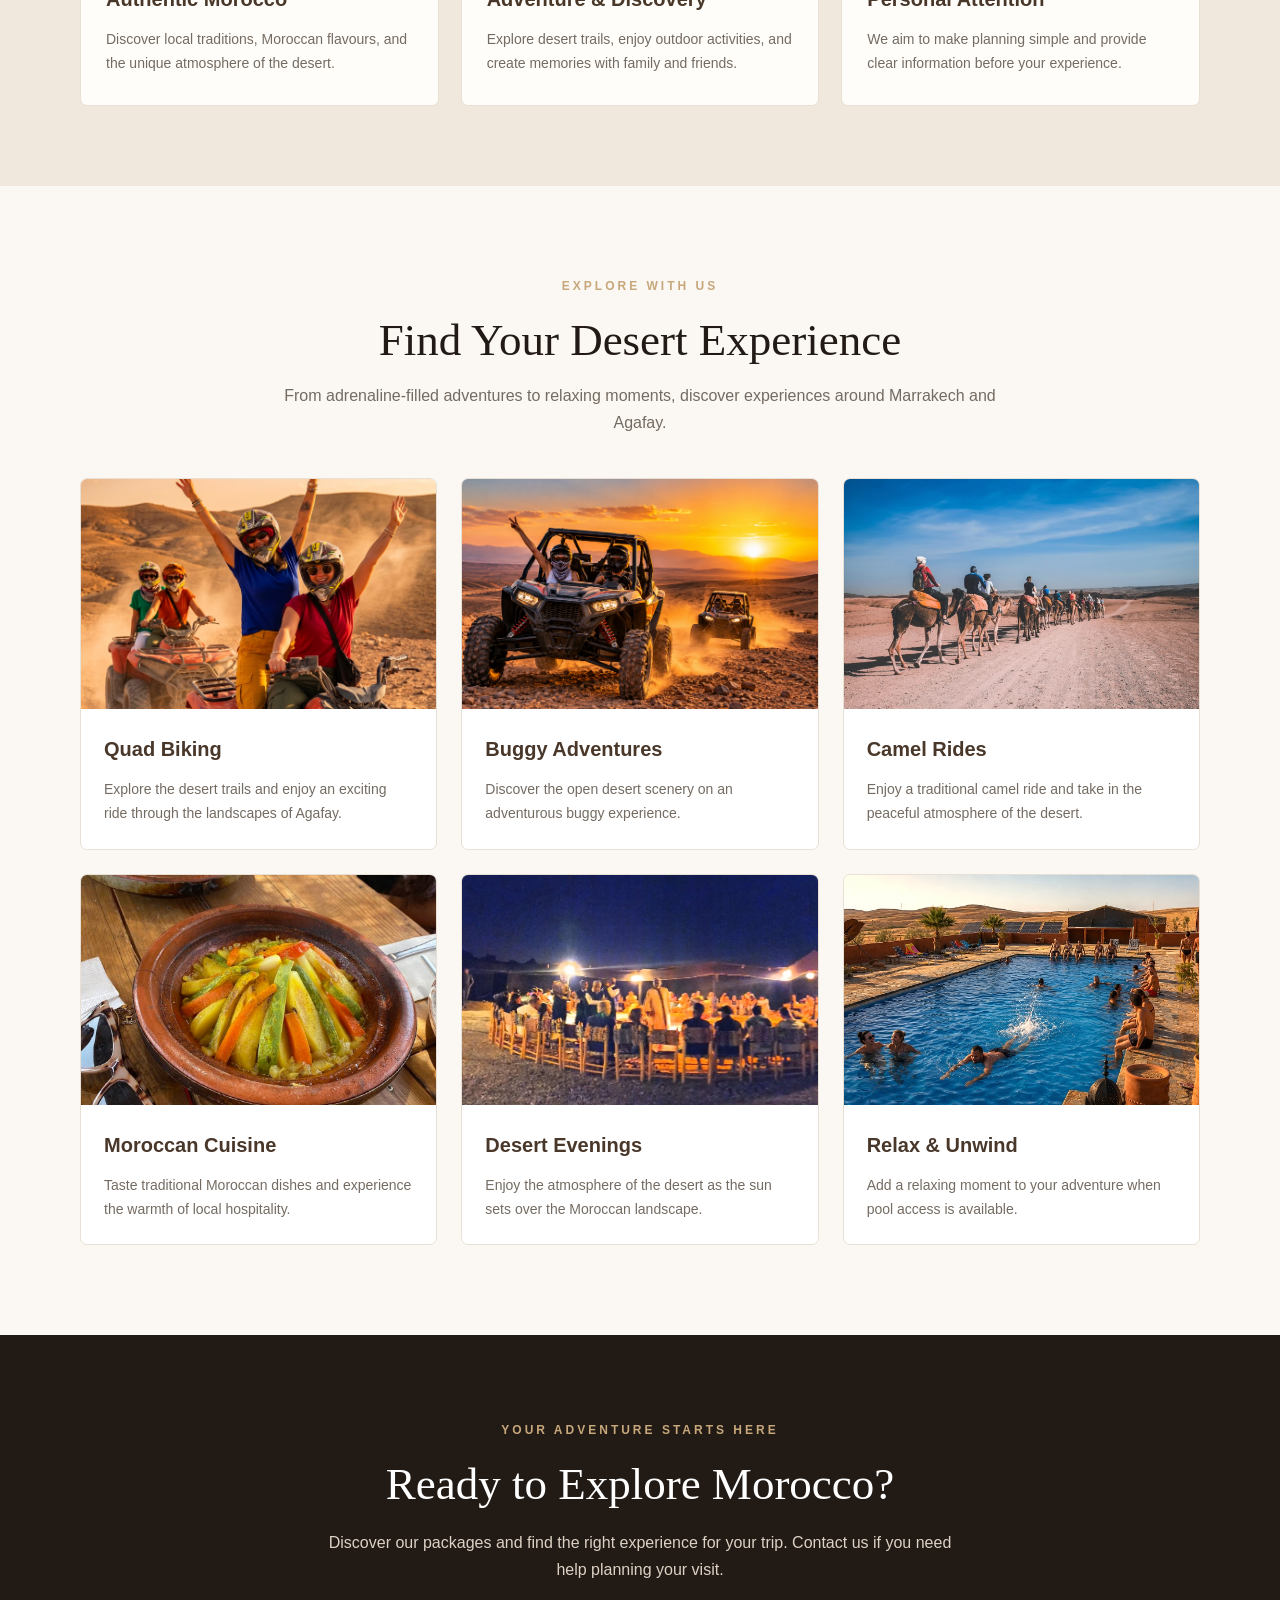
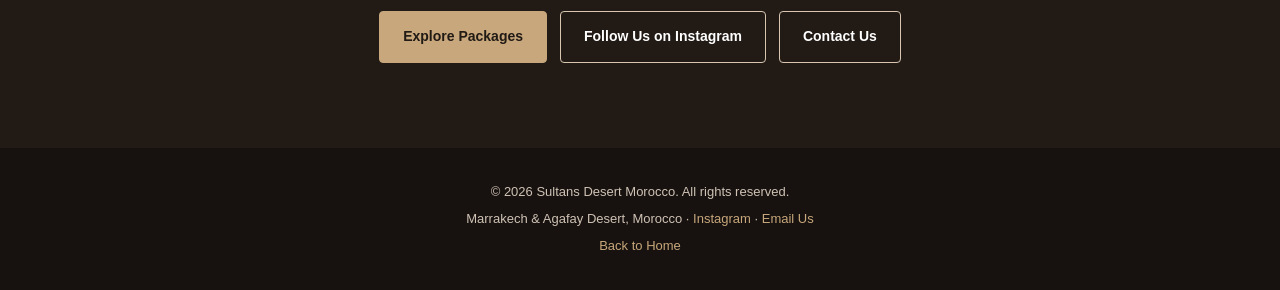
==== commit 33f14c7d: "Implement language picker in about.html Added a language picker dropdown for user language selection" ====
--- a/about.html
+++ b/about.html
@@ -4,6 +4,7 @@
 <head>
   <meta charset="UTF-8">
   <meta name="viewport" content="width=device-width, initial-scale=1">
+  <meta name="theme-color" content="#fbf8f3">
 
   <title>About Us | Sultans Desert Morocco</title>
   <meta name="description" content="Discover Sultans Desert and enjoy unforgettable quad biking, buggy rides, camel rides and authentic Moroccan experiences in Marrakech and Agafay.">
@@ -79,6 +80,35 @@
 
     .nav a:hover {
       color: #a67d4d;
+    }
+
+    .language-picker {
+      display: inline-flex;
+      align-items: center;
+      margin: 0 8px;
+    }
+
+    .language-picker select {
+      background: #fff;
+      border: 1px solid #d5c6a0;
+      border-radius: 8px;
+      padding: 8px 10px;
+      font: inherit;
+      max-width: 150px;
+      color: #222;
+      cursor: pointer;
+    }
+
+    .sr-only {
+      position: absolute;
+      width: 1px;
+      height: 1px;
+      padding: 0;
+      margin: -1px;
+      overflow: hidden;
+      clip: rect(0, 0, 0, 0);
+      white-space: nowrap;
+      border: 0;
     }
 
     .book-button {
@@ -336,6 +366,17 @@
       text-decoration: none;
     }
 
+    html[dir="rtl"] body {
+      direction: rtl;
+      text-align: right;
+    }
+
+    html[dir="rtl"] .header,
+    html[dir="rtl"] .nav,
+    html[dir="rtl"] .cta-buttons {
+      direction: rtl;
+    }
+
     @media (max-width: 850px) {
       .header {
         flex-wrap: wrap;
@@ -378,6 +419,10 @@
 
       .nav a {
         font-size: 13px;
+      }
+
+      .language-picker {
+        margin: 0;
       }
 
       .hero {
@@ -442,6 +487,17 @@
       <a href="./index.html#activities">Activities</a>
       <a href="./about.html" aria-current="page">About Us</a>
     </nav>
+
+    <label class="language-picker" aria-label="Choose language">
+      <span class="sr-only">Language</span>
+      <select id="site-language" aria-label="Choose language">
+        <option value="en">🇬🇧 English</option>
+        <option value="fr">🇫🇷 Français</option>
+        <option value="es">🇪🇸 Español</option>
+        <option value="ar">🇲🇦 العربية</option>
+        <option value="it">🇮🇹 Italiano</option>
+      </select>
+    </label>
 
     <a class="book-button" href="./index.html#booking">BOOK NOW ↗</a>
   </header>
@@ -691,6 +747,7 @@
       new Date().getFullYear();
   </script>
 
+  <script src="./languages.js"></script>
+
 </body>
 </html>
-```
